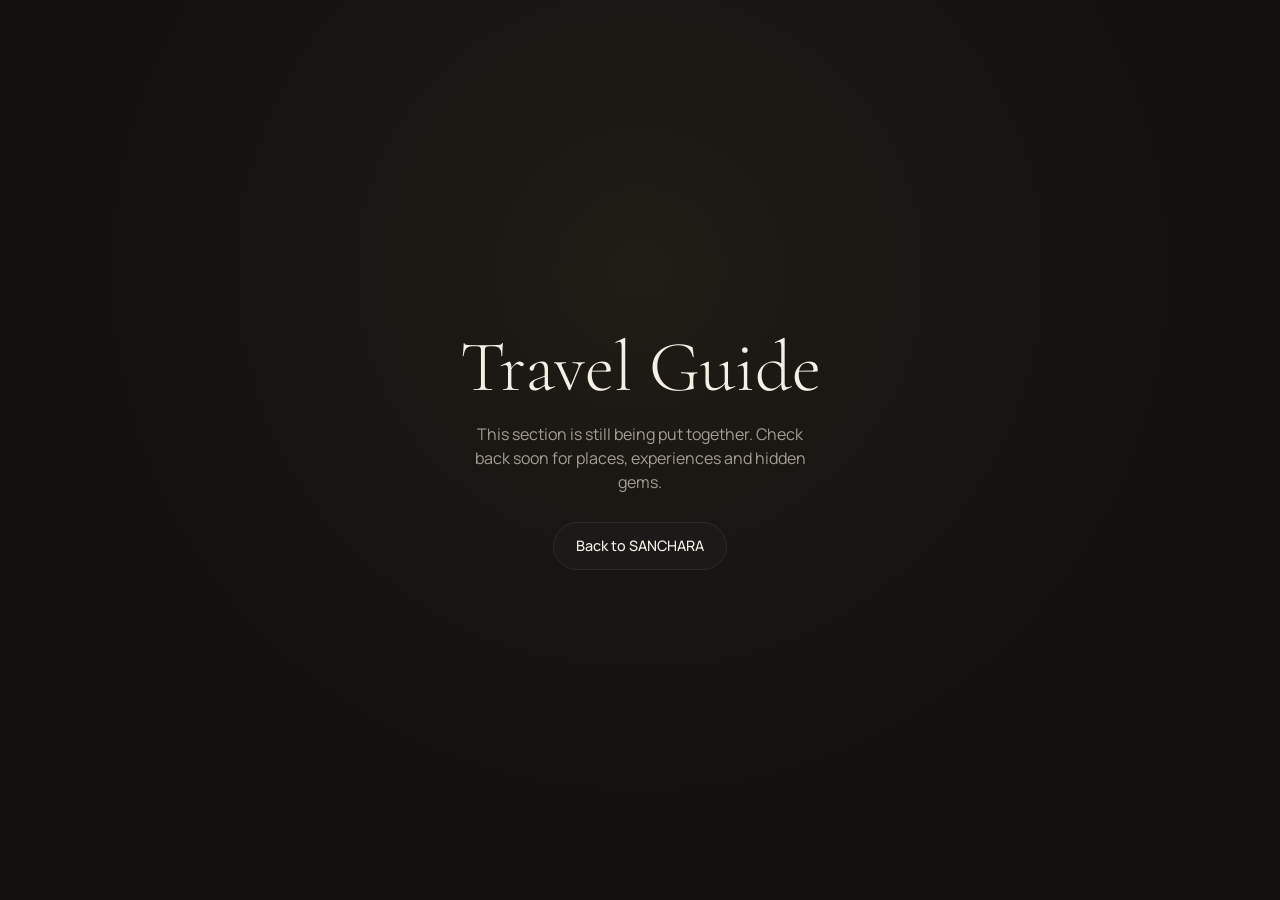
==== sanchara/travel-guide/index.html @ 3d19dece "Initial commit - Sanchara project setup" ====
<!DOCTYPE html>
<html lang="en">
<head>
  <meta charset="utf-8">
  <meta name="viewport" content="width=device-width, initial-scale=1, viewport-fit=cover">
  <meta name="theme-color" content="#F7F5EF">
  <title>Travel Guide | SANCHARA</title>

  <link rel="preconnect" href="https://fonts.googleapis.com">
  <link rel="preconnect" href="https://fonts.gstatic.com" crossorigin>
  <link rel="stylesheet" href="https://fonts.googleapis.com/css2?family=Cormorant+Garamond:wght@300;400;500&family=Manrope:wght@400;500;600&display=swap">
  <link rel="stylesheet" href="../css/landing.css">
</head>
<body>
  <!-- Temporary page. Replace with the real Travel Guide when it is ready. -->
  <main class="stage placeholder">
    <h1 class="reveal" style="--d:100">Travel Guide</h1>
    <p class="reveal" style="--d:250">This section is still being put together. Check back soon for places, experiences and hidden gems.</p>
    <a class="back-link reveal" style="--d:400" href="../">Back to SANCHARA</a>
  </main>
</body>
</html>
---- sanchara/css/landing.css ----
/* ==========================================================================
   Sanchara landing page (dark theme, fits the viewport with no scrolling)
   ========================================================================== */

:root {
  --bg: #121110;
  --card: #1B1A18;
  --text: #F4F0E6;
  --muted: #A39E91;
  --line: #2D2B27;
  --gold: #C5A45D;
  --gold-pale: #E8D9B5;

  --font-display: "Cormorant Garamond", "Iowan Old Style", "Palatino Linotype", Georgia, serif;
  --font-ui: "Manrope", system-ui, -apple-system, "Segoe UI", Roboto, sans-serif;

  --ease: cubic-bezier(.22, .8, .24, 1);
  --card-gap: clamp(12px, 2vh, 20px);
}

*,
*::before,
*::after { box-sizing: border-box; }

html {
  -webkit-text-size-adjust: 100%;
  height: 100%;
  overflow: hidden;
  color-scheme: dark;
}

body {
  margin: 0;
  height: 100%;
  overflow: hidden;
  background:
    radial-gradient(ellipse at 50% 30%, rgba(197, 164, 93, .08), transparent 60%),
    var(--bg);
  color: var(--text);
  font-family: var(--font-ui);
  line-height: 1.5;
  -webkit-font-smoothing: antialiased;
}

/* Safety net: on extremely short screens, allow scrolling rather than clipping */
@media (max-height: 400px) {
  html, body { overflow-y: auto; }
  .stage { height: auto; min-height: 100%; }
}

/* ---------- Layout ---------- */

.stage {
  position: relative;
  z-index: 1;
  height: 100vh;
  height: 100svh;
  display: flex;
  flex-direction: column;
  align-items: center;
  justify-content: center;
  gap: clamp(20px, 5vh, 64px);
  padding:
    max(clamp(16px, 3.5vh, 48px), env(safe-area-inset-top))
    max(20px, env(safe-area-inset-right))
    max(clamp(16px, 3.5vh, 48px), env(safe-area-inset-bottom))
    max(20px, env(safe-area-inset-left));
  transition: opacity .32s ease, transform .32s ease;
}

/* ---------- Identity ---------- */

.identity {
  display: flex;
  flex-direction: column;
  align-items: center;
  text-align: center;
}

.wordmark {
  margin: 0;
  font-family: var(--font-display);
  font-weight: 300;
  font-size: clamp(2.75rem, min(12vw, 13vh), 7.5rem);
  line-height: 1;
  letter-spacing: .06em;
  padding-left: .06em; /* optically recentres the trailing letter-spacing */
  color: var(--text);
}

.rule {
  position: relative;
  display: block;
  width: 72px;
  height: 1px;
  margin: clamp(12px, 2.6vh, 22px) 0 clamp(10px, 2vh, 18px);
  background: var(--gold);
}
.rule::after {
  content: "";
  position: absolute;
  left: 50%;
  top: 50%;
  width: 7px;
  height: 7px;
  border-radius: 50%;
  background: var(--bg);
  border: 1px solid var(--gold);
  transform: translate(-50%, -50%);
}

.tagline {
  margin: 0;
  font-size: clamp(.9rem, 2.2vw, 1.05rem);
  font-weight: 400;
  letter-spacing: .02em;
  color: var(--muted);
}

/* ---------- Cards ---------- */

.cards {
  width: 100%;
  max-width: 760px;
  display: grid;
  grid-template-columns: repeat(2, minmax(0, 1fr));
  gap: var(--card-gap);
}

/* Travel Guide sits centred beneath the first row */
.card--wide {
  grid-column: 1 / -1;
  justify-self: center;
  width: calc(50% - (var(--card-gap) / 2));
}

.card {
  display: grid;
  grid-template-columns: 1fr auto;
  grid-template-areas:
    "icon  arrow"
    "body  body";
  align-content: space-between;
  gap: clamp(14px, 3vh, 32px) 12px;
  min-height: clamp(112px, 21vh, 176px);
  padding: clamp(16px, 2.6vh, 22px);
  border: 1px solid var(--line);
  border-radius: 20px;
  background: var(--card);
  color: inherit;
  text-decoration: none;
  -webkit-tap-highlight-color: transparent;
  transition:
    transform .35s var(--ease),
    box-shadow .35s var(--ease),
    border-color .25s ease;
}

.card__icon {
  grid-area: icon;
  justify-self: start;
  display: grid;
  place-items: center;
  width: clamp(40px, 6vh, 52px);
  height: clamp(40px, 6vh, 52px);
  border-radius: 50%;
  background: rgba(197, 164, 93, .12);
  color: var(--gold);
  transition: background-color .3s ease;
}
.card__icon svg { width: 52%; height: 52%; transition: transform .45s var(--ease); }

.card__arrow {
  grid-area: arrow;
  display: grid;
  place-items: center;
  width: 36px;
  height: 36px;
  border: 1px solid var(--line);
  border-radius: 50%;
  color: var(--text);
  transition: background-color .3s ease, color .3s ease, border-color .3s ease;
}
.card__arrow svg { width: 16px; height: 16px; transition: transform .35s var(--ease); }

.card__body { grid-area: body; display: flex; flex-direction: column; gap: 4px; }

.card__title {
  font-family: var(--font-display);
  font-size: clamp(1.45rem, 3.4vh, 1.85rem);
  font-weight: 500;
  line-height: 1.1;
  letter-spacing: .01em;
}

.card__desc {
  font-size: .9rem;
  color: var(--muted);
}

.needle { transform-box: fill-box; transform-origin: center; transition: transform .7s var(--ease); }

.card:focus-visible {
  outline: 2px solid var(--gold);
  outline-offset: 4px;
}

@media (hover: hover) {
  .card:hover {
    transform: translateY(-4px);
    border-color: var(--gold);
    box-shadow: 0 18px 32px -18px rgba(0, 0, 0, .7);
  }
  .card:hover .card__icon { background: rgba(197, 164, 93, .22); }
  .card:hover .card__arrow { background: var(--gold); border-color: var(--gold); color: #171717; }
  .card:hover .card__arrow svg { transform: translate(2px, -2px); }

  .card--bus:hover   .card__icon svg { transform: translateY(-2px) rotate(-4deg); }
  .card--metro:hover .card__icon svg { transform: translateX(3px); }
  .card--guide:hover .needle         { transform: rotate(50deg); }
}

.card:active { transform: translateY(-1px) scale(.99); }

/* ---------- Background route lines ---------- */

.routes {
  position: fixed;
  inset: 0;
  z-index: 0;
  overflow: hidden;
  pointer-events: none;
}
.routes svg { width: 100%; height: 100%; display: block; }

.route {
  fill: none;
  stroke: rgba(197, 164, 93, .3);
  stroke-width: 1.5;
  stroke-linecap: round;
  vector-effect: non-scaling-stroke;
  stroke-dasharray: 1;
  stroke-dashoffset: 1;
  animation: draw 2.6s var(--ease) .2s forwards;
}
.route--b { animation-delay: .5s; }

.stops circle {
  fill: var(--bg);
  stroke: var(--gold);
  stroke-width: 1.5;
  vector-effect: non-scaling-stroke;
  opacity: 0;
  animation: fade-in .8s ease 2s forwards;
}

.traveler { fill: var(--gold); opacity: 0; }

@supports (offset-path: path("M0 0 L1 1")) {
  .traveler {
    offset-path: path("M -40 700 C 120 640, 140 470, 260 420 S 380 250, 300 120");
    offset-rotate: 0deg;
    animation: travel 16s linear 3.2s infinite;
  }
  .traveler--b {
    offset-path: path("M 1240 120 C 1080 170, 1060 330, 960 390 S 840 560, 920 700");
    animation-delay: 7s;
  }
}

/* ---------- Motion ---------- */

/* "backwards" so hover transforms still work after the entrance finishes */
.reveal {
  animation: rise .9s var(--ease) backwards;
  animation-delay: calc(var(--d, 0) * 1ms);
}

@keyframes rise {
  from { opacity: 0; transform: translateY(16px); }
  to   { opacity: 1; transform: none; }
}
@keyframes draw    { to { stroke-dashoffset: 0; } }
@keyframes fade-in { to { opacity: 1; } }
@keyframes travel {
  0%   { offset-distance: 0%;   opacity: 0; }
  8%   { opacity: 1; }
  92%  { opacity: 1; }
  100% { offset-distance: 100%; opacity: 0; }
}

body.is-leaving .stage {
  opacity: 0;
  transform: translateY(-8px);
}

/* ---------- Responsive ---------- */

/* Phones: one column */
@media (max-width: 640px) {
  .cards { grid-template-columns: 1fr; max-width: 420px; }
  .card--wide { width: 100%; }
  .routes { opacity: .6; }
}

/* Phones and short windows: compact horizontal cards so everything fits */
@media (max-width: 640px), (max-height: 560px) {
  .card {
    grid-template-columns: auto 1fr auto;
    grid-template-areas: "icon body arrow";
    align-items: center;
    align-content: center;
    gap: 16px;
    min-height: 0;
    padding: 14px 16px;
  }
  .card__icon { justify-self: auto; }
  .card__title { font-size: 1.4rem; }
  .card__desc { font-size: .85rem; line-height: 1.35; }
}

/* ---------- Reduced motion ---------- */

@media (prefers-reduced-motion: reduce) {
  *,
  *::before,
  *::after {
    animation: none !important;
    transition-duration: .01ms !important;
  }
  .route { stroke-dashoffset: 0; }
  .stops circle { opacity: 1; }
  .traveler { display: none; }
}

/* ---------- Placeholder page (travel-guide/index.html) ---------- */

.placeholder { text-align: center; gap: 16px; }
.placeholder h1 {
  margin: 0;
  font-family: var(--font-display);
  font-weight: 300;
  font-size: clamp(2.5rem, 8vw, 4.5rem);
  line-height: 1.05;
}
.placeholder p { margin: 0; max-width: 34ch; color: var(--muted); }

.back-link {
  margin-top: 12px;
  padding: 12px 22px;
  border: 1px solid var(--line);
  border-radius: 999px;
  background: var(--card);
  color: var(--text);
  font-size: .9rem;
  font-weight: 500;
  text-decoration: none;
  transition: border-color .25s ease, transform .3s var(--ease);
}
.back-link:hover { border-color: var(--gold); transform: translateY(-2px); }
.back-link:focus-visible { outline: 2px solid var(--gold); outline-offset: 4px; }
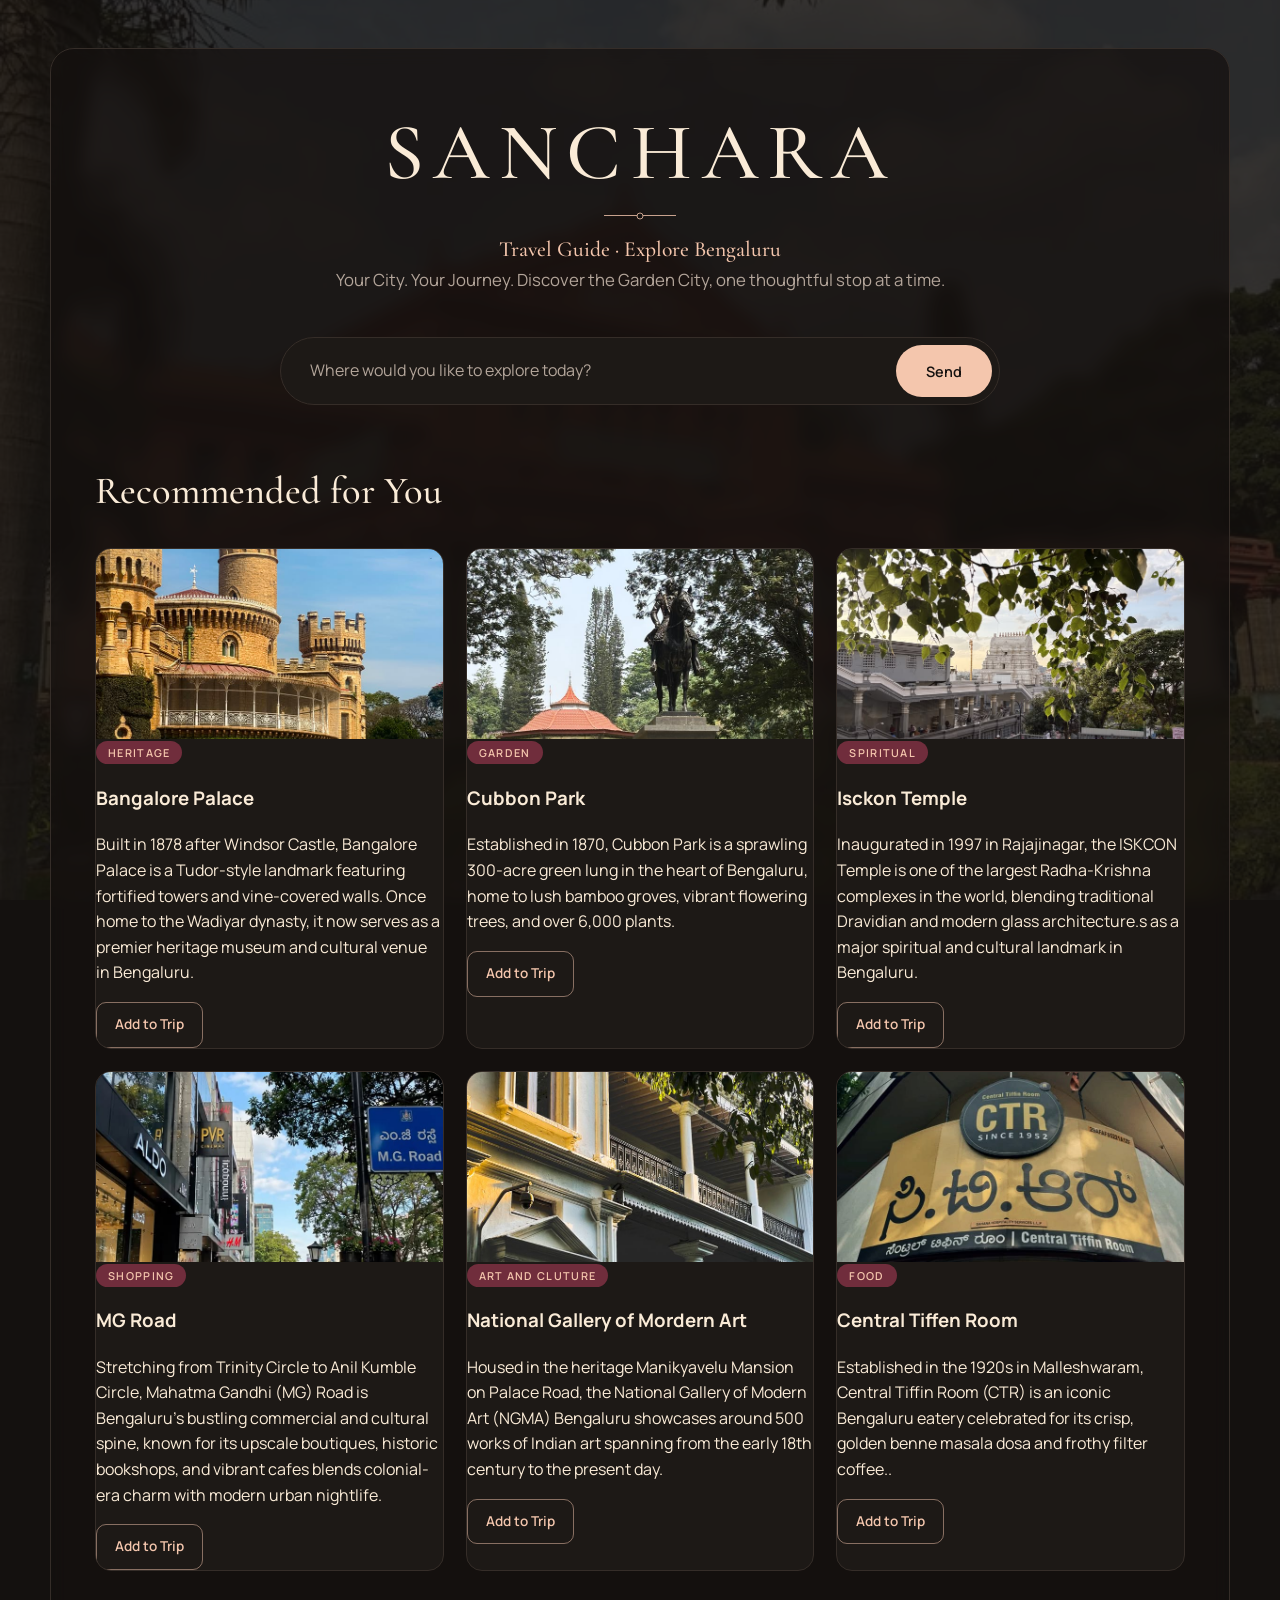
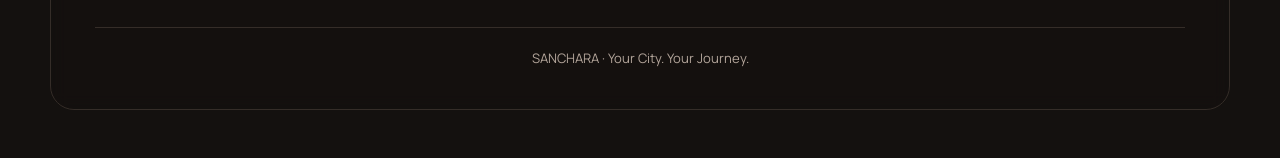
==== commit 9a675016: "Add travel guide page with destination recommendations" ====
--- a/sanchara/travel-guide/index.html
+++ b/sanchara/travel-guide/index.html
@@ -1,22 +1,137 @@
 <!DOCTYPE html>
 <html lang="en">
 <head>
-  <meta charset="utf-8">
-  <meta name="viewport" content="width=device-width, initial-scale=1, viewport-fit=cover">
-  <meta name="theme-color" content="#F7F5EF">
-  <title>Travel Guide | SANCHARA</title>
+  <meta charset="UTF-8">
+  <meta name="viewport" content="width=device-width, initial-scale=1.0">
+  <title>SANCHARA – Your City. Your Journey.</title>
+  <meta name="description" content="Explore Bengaluru with SANCHARA, your travel discovery guide.">
 
+  <!-- Fonts (Google Fonts). Remove these two lines if you prefer system fonts. -->
   <link rel="preconnect" href="https://fonts.googleapis.com">
-  <link rel="preconnect" href="https://fonts.gstatic.com" crossorigin>
-  <link rel="stylesheet" href="https://fonts.googleapis.com/css2?family=Cormorant+Garamond:wght@300;400;500&family=Manrope:wght@400;500;600&display=swap">
-  <link rel="stylesheet" href="../css/landing.css">
+  <link href="https://fonts.googleapis.com/css2?family=Cormorant+Garamond:wght@500;600&family=Manrope:wght@400;500;600&display=swap" rel="stylesheet">
+
+  <link rel="stylesheet" href="css/travel-planner.css">
 </head>
 <body>
-  <!-- Temporary page. Replace with the real Travel Guide when it is ready. -->
-  <main class="stage placeholder">
-    <h1 class="reveal" style="--d:100">Travel Guide</h1>
-    <p class="reveal" style="--d:250">This section is still being put together. Check back soon for places, experiences and hidden gems.</p>
-    <a class="back-link reveal" style="--d:400" href="../">Back to SANCHARA</a>
+  <!-- The background photo is set in travel-planner.css (see .page-background). -->
+  <div class="page-background" aria-hidden="true"></div>
+
+  <main class="page">
+    <div class="main-container">
+
+      <!-- ============ HEADER ============ -->
+<header class="site-header">
+  <h1 class="brand">SANCHARA</h1>
+  <div class="brand-divider" aria-hidden="true"><span></span></div>
+  <p class="page-title">Travel Guide · Explore Bengaluru</p>
+  <p class="tagline">Your City. Your Journey. Discover the Garden City, one thoughtful stop at a time.</p>
+</header>
+      <!-- ============ AI CHAT SECTION ============ -->
+      <section class="chat-section" aria-label="Ask SANCHARA">
+        <form class="chat-form" id="chat-form">
+          <label for="chat-input" class="visually-hidden">Ask SANCHARA</label>
+          <input
+            type="text"
+            id="chat-input"
+            class="chat-input"
+            placeholder="Where would you like to explore today?"
+            autocomplete="off">
+          <button type="submit" class="send-button">Send</button>
+        </form>
+
+        <!-- FUTURE: conversational AI messages will be rendered inside this div -->
+        <div class="chat-messages" id="chat-messages" aria-live="polite"></div>
+      </section>
+
+      <!-- ============ RECOMMENDED DESTINATIONS ============ -->
+      <section class="recommended" aria-labelledby="recommended-title">
+        <h2 id="recommended-title">Recommended for You</h2>
+
+        <div class="destination-grid">
+
+          <!-- ===== CARD 1 ===== -->
+          <article class="destination-card">
+            <img src="assets/images/Bangalore%20Palace.jpg" alt="Bangalore Palace">
+            <div class="Built in 1878 and inspired by Windsor Castle, Bangalore Palace is a majestic Tudor Revival landmark featuring fortified towers and vine-draped walls. Once the royal residence of the Wadiyar dynasty, it now stands as a prominent heritage museum and cultural venue in Bengaluru.">
+              <span class="destination-category">Heritage</span>
+              <h3>Bangalore Palace</h3>
+              <p>Built in 1878 after Windsor Castle, Bangalore Palace is a Tudor-style landmark featuring fortified towers and vine-covered walls. Once home to the Wadiyar dynasty, it now serves as a premier heritage museum and cultural venue in Bengaluru.</p>
+              <button class="add-to-trip" type="button">Add to Trip</button>
+            </div>
+          </article>
+
+          <!-- ===== CARD 2 ===== -->
+          <article class="destination-card">
+            <img src="assets/images/Cubbon%20Park.jpg" alt="Cubbon Park">
+            <div class="Established in 1870, Cubbon Park is a sprawling 300-acre green lung in the heart of Bengaluru, home to lush bamboo groves, vibrant flowering trees, and over 6,000 plants. Beyond its serene walking trails, the historic park houses iconic red-brick landmarks like the State Central Library and the High Court of Karnataka.">
+              <span class="destination-category">Garden</span>
+              <h3>Cubbon Park</h3>
+              <p>Established in 1870, Cubbon Park is a sprawling 300-acre green lung in the heart of Bengaluru, home to lush bamboo groves, vibrant flowering trees, and over 6,000 plants.</p>
+              <button class="add-to-trip" type="button">Add to Trip</button>
+            </div>
+          </article>
+
+          <!-- ===== CARD 3 ===== -->
+          <article class="destination-card">
+            <img src="assets/images/Isckon%20Banglore.jpg" alt="ISKCON Bangalore">
+            <div class="Inaugurated in 1997 in Rajajinagar, the ISKCON Temple is one of the largest Radha-Krishna complexes in the world, blending traditional Dravidian and modern glass architecture. Featuring a gold-plated sanctum and panoramic city views, it stands as a major spiritual and cultural landmark in Bengaluru.">
+              <span class="destination-category">SPIRITUAL</span>
+              <h3>Isckon Temple</h3>
+              <p>Inaugurated in 1997 in Rajajinagar, the ISKCON Temple is one of the largest Radha-Krishna complexes in the world, blending traditional Dravidian and modern glass architecture.s as a major spiritual and cultural landmark in Bengaluru.</p>
+              <button class="add-to-trip" type="button">Add to Trip</button>
+            </div>
+          </article>
+
+          <!-- ===== CARD 4 ===== -->
+          <article class="destination-card">
+            <img src="assets/images/MG%20road.jpg" alt="MG Road">
+            <div class="Stretching from Trinity Circle to Anil Kumble Circle, Mahatma Gandhi (MG) Road is Bengaluru’s bustling commercial and cultural spine, known for its upscale boutiques, historic bookshops, and vibrant cafes. Anchored by the scenic MG Road Boulevard and the Namma Metro corridor, it seamlessly blends colonial-era charm with modern urban nightlife.">
+              <span class="destination-category">Shopping</span>
+              <h3>MG Road</h3>
+              <p>Stretching from Trinity Circle to Anil Kumble Circle, Mahatma Gandhi (MG) Road is Bengaluru’s bustling commercial and cultural spine, known for its upscale boutiques, historic bookshops, and vibrant cafes blends colonial-era charm with modern urban nightlife.</p>
+              <button class="add-to-trip" type="button">Add to Trip</button>
+            </div>
+          </article>
+
+          <!-- ===== CARD 5 ===== -->
+          <article class="destination-card">
+            <img src="assets/images/Art%20Musem.jpg" alt="National Gallery of Modern Art">
+            <div class="Housed in the heritage Manikyavelu Mansion on Palace Road, the National Gallery of Modern Art (NGMA) Bengaluru showcases around 500 works of Indian art spanning from the early 18th century to the present day. Featuring masterpieces by artists like Raja Ravi Varma, Amrita Sher-Gil, and Rabindranath Tagore alongside tranquil gardens and a mirror pool, it serves as a premier cultural and artistic sanctuary in the city.">
+              <span class="destination-category">Art and Cluture</span>
+              <h3>National Gallery of Mordern Art</h3>
+              <p>Housed in the heritage Manikyavelu Mansion on Palace Road, the National Gallery of Modern Art (NGMA) Bengaluru showcases around 500 works of Indian art spanning from the early 18th century to the present day.</p>
+              <button class="add-to-trip" type="button">Add to Trip</button>
+            </div>
+          </article>
+
+          <!-- ===== CARD 6 ===== -->
+          <article class="destination-card">
+            <img src="assets/images/CTR.jpg" alt="CTR">
+            <div class="Established in the 1920s in Malleshwaram, Central Tiffin Room (CTR / Shri Sagar) is an iconic Bengaluru eatery celebrated for its crisp, golden benne masala dosa and frothy filter coffee. Retaining its nostalgic old-world charm, it remains a beloved culinary institution where locals and visitors queue daily for classic South Indian breakfast fare.">
+              <span class="destination-category">Food</span>
+              <h3>Central Tiffen Room</h3>
+              <p>Established in the 1920s in Malleshwaram, Central Tiffin Room (CTR) is an iconic Bengaluru eatery celebrated for its crisp, golden benne masala dosa and frothy filter coffee..</p>
+              <button class="add-to-trip" type="button">Add to Trip</button>
+            </div>
+          </article>
+
+        </div>
+      </section>
+
+      <!-- ============ FUTURE SECTIONS (add below, inside .main-container) ============
+           <section id="itinerary">      Day-wise itinerary        </section>
+           <section id="transit">        BMTC / Namma Metro cards  </section>
+           <section id="map">            Interactive map           </section>
+           <section id="nearby">         Attractions, restaurants, medical facilities </section>
+      ================================================================================ -->
+
+      <footer class="site-footer">
+        <p>SANCHARA · Your City. Your Journey.</p>
+      </footer>
+
+    </div>
   </main>
+
+  <script src="script.js"></script>
 </body>
-</html>
+</html>
--- a/sanchara/travel-guide/css/travel-planner.css
+++ b/sanchara/travel-guide/css/travel-planner.css
@@ -0,0 +1,308 @@
+/* =========================================================
+   SANCHARA – Travel Guide (warm black + peach theme)
+   ========================================================= */
+
+:root {
+  --black: #14110F;
+  --charcoal: #1D1916;
+  --ash: #352D28;
+  --peach: #F4C6AD;
+  --peach-dark: #E8B091;
+  --antique-white: #FAEBD7;
+  --warm-grey: #B3A59A;
+  --burgundy: #702D3C;
+
+  --radius-lg: 24px;
+  --radius-md: 16px;
+  --radius-sm: 10px;
+
+  --font-serif: "Cormorant Garamond", Georgia, serif;
+  --font-sans: "Manrope", system-ui, -apple-system, "Segoe UI", sans-serif;
+}
+
+*, *::before, *::after { box-sizing: border-box; }
+html { scroll-behavior: smooth; }
+
+body {
+  margin: 0;
+  font-family: var(--font-sans);
+  color: var(--antique-white);
+  line-height: 1.6;
+  background-color: var(--black);
+}
+
+/* ---------- Background photo ---------- */
+.page-background {
+  position: fixed;
+  inset: 0;
+  z-index: -1;
+  /* >>> BACKGROUND IMAGE PLACEHOLDER: replace PASTE_BACKGROUND_IMAGE_URL_HERE <<< */
+  background-image: url("../assets/images/Banaglore%20-%20Background%20-%20lib.jpg ");
+  background-size: cover;
+  background-position: center;
+  background-repeat: no-repeat;
+  background-color: var(--black);
+}
+
+.page-background::after {
+  content: "";
+  position: absolute;
+  inset: 0;
+  background: rgba(20, 17, 15, 0.85);
+}
+
+/* ---------- Page and main container ---------- */
+.page { min-height: 100vh; padding: 48px 20px; }
+
+.main-container {
+  max-width: 1180px;
+  margin: 0 auto;
+  padding: 64px 44px 40px;
+  background: rgba(20, 17, 15, 0.7);
+  backdrop-filter: blur(8px);
+  -webkit-backdrop-filter: blur(8px);
+  border: 1px solid var(--ash);
+  border-radius: var(--radius-lg);
+}
+
+/* ---------- Header ---------- */
+.site-header { text-align: center; margin-bottom: 44px; }
+
+.brand {
+  margin: 0;
+  font-family: var(--font-serif);
+  font-size: clamp(2.8rem, 8vw, 5rem);
+  font-weight: 500;
+  letter-spacing: 0.12em;
+  line-height: 1;
+  color: var(--antique-white);
+}
+
+/* Thin line with a small peach dot in the middle */
+.brand-divider {
+  display: flex;
+  justify-content: center;
+  margin: 22px 0 16px;
+}
+
+.brand-divider span {
+  position: relative;
+  width: 72px;
+  height: 1px;
+  background: var(--peach);
+  opacity: 0.8;
+}
+
+.brand-divider span::after {
+  content: "";
+  position: absolute;
+  top: 50%;
+  left: 50%;
+  width: 7px;
+  height: 7px;
+  background: var(--black);
+  border: 1px solid var(--peach);
+  border-radius: 50%;
+  transform: translate(-50%, -50%);
+}
+
+.tagline {
+  margin: 0 0 6px;
+  font-size: 1.05rem;
+  color: var(--warm-grey);
+}
+
+.page-title {
+  margin: 0;
+  font-family: var(--font-serif);
+  font-size: 1.35rem;
+  font-weight: 500;
+  color: var(--peach);
+}
+
+/* ---------- Chat section ---------- */
+.chat-section { max-width: 720px; margin: 0 auto 56px; }
+
+.chat-form {
+  display: flex;
+  gap: 10px;
+  padding: 7px;
+  background: var(--charcoal);
+  border: 1px solid var(--ash);
+  border-radius: 999px;
+  transition: border-color 0.2s ease, box-shadow 0.2s ease;
+}
+
+.chat-form:focus-within {
+  border-color: var(--peach);
+  box-shadow: 0 0 0 3px rgba(244, 198, 173, 0.15);
+}
+
+.chat-input {
+  flex: 1;
+  min-width: 0;
+  padding: 13px 22px;
+  font: inherit;
+  color: var(--antique-white);
+  background: transparent;
+  border: none;
+}
+
+.chat-input::placeholder { color: var(--warm-grey); }
+.chat-input:focus { outline: none; }
+
+.send-button {
+  padding: 12px 30px;
+  font: inherit;
+  font-size: 0.9rem;
+  font-weight: 600;
+  color: var(--black);
+  background: var(--peach);
+  border: none;
+  border-radius: 999px;
+  cursor: pointer;
+  transition: background 0.2s ease;
+}
+
+.send-button:hover { background: var(--peach-dark); }
+
+.chat-messages { margin-top: 16px; }
+
+/* ---------- Recommended destinations ---------- */
+.recommended h2 {
+  margin: 0 0 26px;
+  font-family: var(--font-serif);
+  font-size: clamp(1.8rem, 3.5vw, 2.4rem);
+  font-weight: 500;
+  color: var(--antique-white);
+}
+
+.destination-grid {
+  display: grid;
+  grid-template-columns: repeat(auto-fill, minmax(280px, 1fr));
+  gap: 22px;
+}
+
+.destination-card {
+  display: flex;
+  flex-direction: column;
+  overflow: hidden;
+  background: var(--charcoal);
+  border: 1px solid var(--ash);
+  border-radius: var(--radius-md);
+  transition: transform 0.25s ease, border-color 0.25s ease;
+}
+
+.destination-card:hover {
+  transform: translateY(-3px);
+  border-color: rgba(244, 198, 173, 0.55);
+}
+
+.destination-card img {
+  display: block;
+  width: 100%;
+  height: 190px;
+  object-fit: cover;
+  background-color: var(--ash);
+}
+
+.destination-info {
+  display: flex;
+  flex-direction: column;
+  flex: 1;
+  padding: 18px 20px 20px;
+}
+
+.destination-category {
+  align-self: flex-start;
+  margin-bottom: 12px;
+  padding: 4px 12px;
+  font-size: 0.68rem;
+  font-weight: 600;
+  letter-spacing: 0.12em;
+  text-transform: uppercase;
+  color: var(--peach);
+  background: var(--burgundy);
+  border-radius: 999px;
+}
+
+.destination-info h3 {
+  margin: 0 0 8px;
+  font-family: var(--font-serif);
+  font-size: 1.5rem;
+  font-weight: 600;
+  line-height: 1.15;
+  color: var(--antique-white);
+}
+
+/* 3-line clamp keeps every card the same height */
+.destination-info p {
+  margin: 0 0 20px;
+  font-size: 0.9rem;
+  line-height: 1.55;
+  color: var(--warm-grey);
+  min-height: calc(1.55em * 3);
+  display: -webkit-box;
+  -webkit-line-clamp: 3;
+  line-clamp: 3;
+  -webkit-box-orient: vertical;
+  overflow: hidden;
+}
+
+.add-to-trip {
+  margin-top: auto;
+  padding: 11px 18px;
+  font: inherit;
+  font-size: 0.85rem;
+  font-weight: 600;
+  color: var(--peach);
+  background: transparent;
+  border: 1px solid rgba(244, 198, 173, 0.5);
+  border-radius: var(--radius-sm);
+  cursor: pointer;
+  transition: background 0.2s ease, color 0.2s ease, border-color 0.2s ease;
+}
+
+.add-to-trip:hover,
+.add-to-trip.is-added {
+  color: var(--black);
+  background: var(--peach);
+  border-color: var(--peach);
+}
+
+/* ---------- Footer ---------- */
+.site-footer {
+  margin-top: 56px;
+  padding-top: 20px;
+  text-align: center;
+  font-size: 0.82rem;
+  color: var(--warm-grey);
+  border-top: 1px solid var(--ash);
+}
+
+.site-footer p { margin: 0; }
+
+/* ---------- Utilities ---------- */
+.visually-hidden {
+  position: absolute;
+  width: 1px;
+  height: 1px;
+  margin: -1px;
+  padding: 0;
+  overflow: hidden;
+  clip: rect(0, 0, 0, 0);
+  white-space: nowrap;
+  border: 0;
+}
+
+/* ---------- Responsive ---------- */
+@media (max-width: 768px) {
+  .page { padding: 16px 12px; }
+  .main-container { padding: 44px 20px 28px; border-radius: var(--radius-md); }
+}
+
+@media (max-width: 480px) {
+  .chat-form { flex-direction: column; border-radius: var(--radius-md); }
+  .send-button { width: 100%; border-radius: var(--radius-sm); }
+  .destination-grid { grid-template-columns: 1fr; }
+}
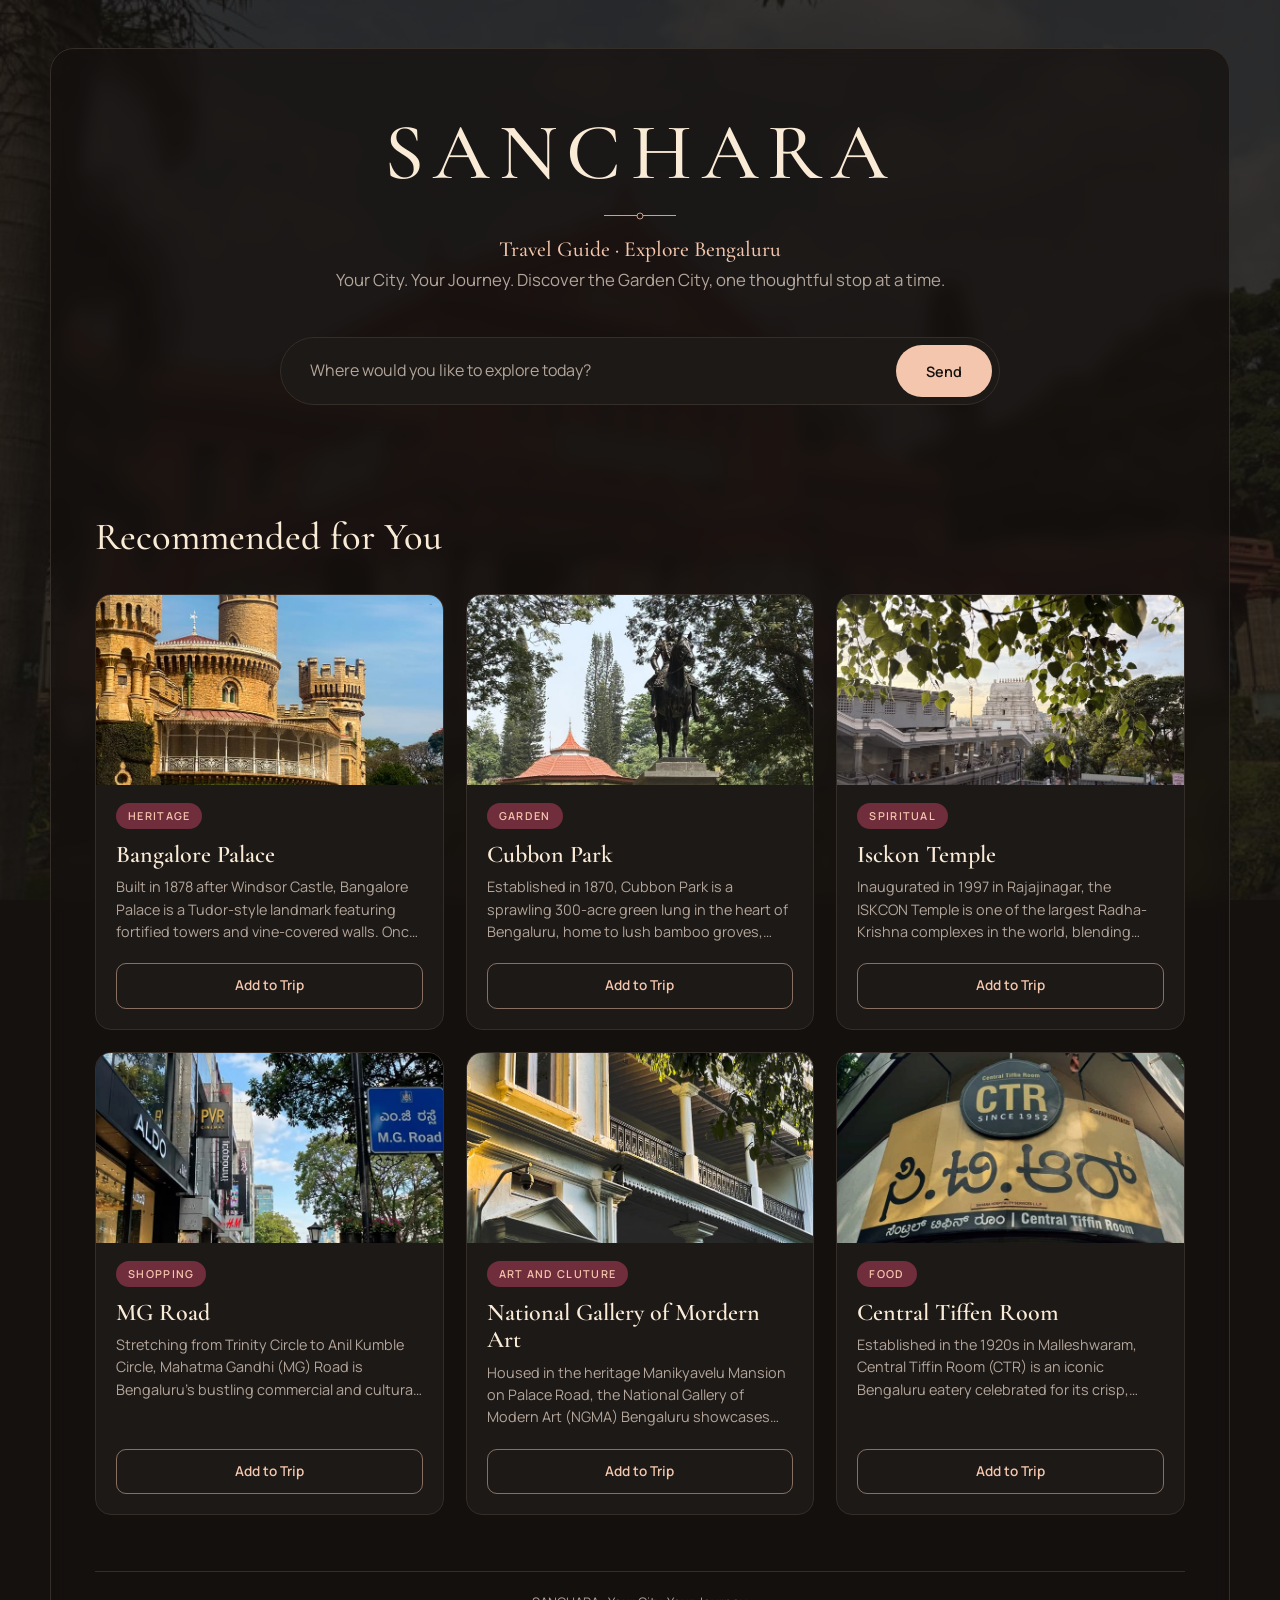
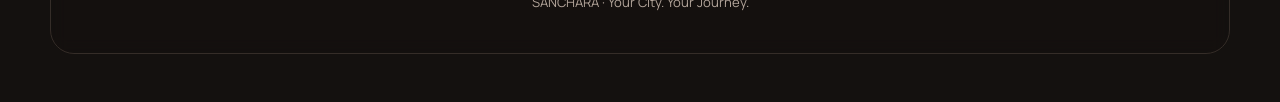
==== commit 0ebf6ad6: "AI conversation memory and add-to-trip buttons working" ====
--- a/sanchara/travel-guide/index.html
+++ b/sanchara/travel-guide/index.html
@@ -52,7 +52,7 @@
           <!-- ===== CARD 1 ===== -->
           <article class="destination-card">
             <img src="assets/images/Bangalore%20Palace.jpg" alt="Bangalore Palace">
-            <div class="Built in 1878 and inspired by Windsor Castle, Bangalore Palace is a majestic Tudor Revival landmark featuring fortified towers and vine-draped walls. Once the royal residence of the Wadiyar dynasty, it now stands as a prominent heritage museum and cultural venue in Bengaluru.">
+            <div class="destination-info">
               <span class="destination-category">Heritage</span>
               <h3>Bangalore Palace</h3>
               <p>Built in 1878 after Windsor Castle, Bangalore Palace is a Tudor-style landmark featuring fortified towers and vine-covered walls. Once home to the Wadiyar dynasty, it now serves as a premier heritage museum and cultural venue in Bengaluru.</p>
@@ -63,7 +63,7 @@
           <!-- ===== CARD 2 ===== -->
           <article class="destination-card">
             <img src="assets/images/Cubbon%20Park.jpg" alt="Cubbon Park">
-            <div class="Established in 1870, Cubbon Park is a sprawling 300-acre green lung in the heart of Bengaluru, home to lush bamboo groves, vibrant flowering trees, and over 6,000 plants. Beyond its serene walking trails, the historic park houses iconic red-brick landmarks like the State Central Library and the High Court of Karnataka.">
+            <div class= "destination-info">
               <span class="destination-category">Garden</span>
               <h3>Cubbon Park</h3>
               <p>Established in 1870, Cubbon Park is a sprawling 300-acre green lung in the heart of Bengaluru, home to lush bamboo groves, vibrant flowering trees, and over 6,000 plants.</p>
@@ -74,7 +74,7 @@
           <!-- ===== CARD 3 ===== -->
           <article class="destination-card">
             <img src="assets/images/Isckon%20Banglore.jpg" alt="ISKCON Bangalore">
-            <div class="Inaugurated in 1997 in Rajajinagar, the ISKCON Temple is one of the largest Radha-Krishna complexes in the world, blending traditional Dravidian and modern glass architecture. Featuring a gold-plated sanctum and panoramic city views, it stands as a major spiritual and cultural landmark in Bengaluru.">
+            <div class="destination-info">
               <span class="destination-category">SPIRITUAL</span>
               <h3>Isckon Temple</h3>
               <p>Inaugurated in 1997 in Rajajinagar, the ISKCON Temple is one of the largest Radha-Krishna complexes in the world, blending traditional Dravidian and modern glass architecture.s as a major spiritual and cultural landmark in Bengaluru.</p>
@@ -85,7 +85,7 @@
           <!-- ===== CARD 4 ===== -->
           <article class="destination-card">
             <img src="assets/images/MG%20road.jpg" alt="MG Road">
-            <div class="Stretching from Trinity Circle to Anil Kumble Circle, Mahatma Gandhi (MG) Road is Bengaluru’s bustling commercial and cultural spine, known for its upscale boutiques, historic bookshops, and vibrant cafes. Anchored by the scenic MG Road Boulevard and the Namma Metro corridor, it seamlessly blends colonial-era charm with modern urban nightlife.">
+            <div class="destination-info">
               <span class="destination-category">Shopping</span>
               <h3>MG Road</h3>
               <p>Stretching from Trinity Circle to Anil Kumble Circle, Mahatma Gandhi (MG) Road is Bengaluru’s bustling commercial and cultural spine, known for its upscale boutiques, historic bookshops, and vibrant cafes blends colonial-era charm with modern urban nightlife.</p>
@@ -96,7 +96,7 @@
           <!-- ===== CARD 5 ===== -->
           <article class="destination-card">
             <img src="assets/images/Art%20Musem.jpg" alt="National Gallery of Modern Art">
-            <div class="Housed in the heritage Manikyavelu Mansion on Palace Road, the National Gallery of Modern Art (NGMA) Bengaluru showcases around 500 works of Indian art spanning from the early 18th century to the present day. Featuring masterpieces by artists like Raja Ravi Varma, Amrita Sher-Gil, and Rabindranath Tagore alongside tranquil gardens and a mirror pool, it serves as a premier cultural and artistic sanctuary in the city.">
+            <div class="destination-info">
               <span class="destination-category">Art and Cluture</span>
               <h3>National Gallery of Mordern Art</h3>
               <p>Housed in the heritage Manikyavelu Mansion on Palace Road, the National Gallery of Modern Art (NGMA) Bengaluru showcases around 500 works of Indian art spanning from the early 18th century to the present day.</p>
@@ -107,7 +107,7 @@
           <!-- ===== CARD 6 ===== -->
           <article class="destination-card">
             <img src="assets/images/CTR.jpg" alt="CTR">
-            <div class="Established in the 1920s in Malleshwaram, Central Tiffin Room (CTR / Shri Sagar) is an iconic Bengaluru eatery celebrated for its crisp, golden benne masala dosa and frothy filter coffee. Retaining its nostalgic old-world charm, it remains a beloved culinary institution where locals and visitors queue daily for classic South Indian breakfast fare.">
+            <div class="destination-info">
               <span class="destination-category">Food</span>
               <h3>Central Tiffen Room</h3>
               <p>Established in the 1920s in Malleshwaram, Central Tiffin Room (CTR) is an iconic Bengaluru eatery celebrated for its crisp, golden benne masala dosa and frothy filter coffee..</p>
--- a/sanchara/travel-guide/css/travel-planner.css
+++ b/sanchara/travel-guide/css/travel-planner.css
@@ -305,4 +305,39 @@
   .chat-form { flex-direction: column; border-radius: var(--radius-md); }
   .send-button { width: 100%; border-radius: var(--radius-sm); }
   .destination-grid { grid-template-columns: 1fr; }
-}+}
+
+
+/* ================= CHAT MESSAGES ================= */
+
+.chat-messages {
+    display: flex;
+    flex-direction: column;
+    gap: 12px;
+    max-height: 300px;
+    overflow-y: auto;
+    padding: 15px;
+}
+
+.chat-message {
+    max-width: 75%;
+    padding: 12px 16px;
+    border-radius: 16px;
+    font-size: 14px;
+    line-height: 1.6;
+    overflow-wrap: break-word;
+}
+
+.user-message {
+    align-self: flex-end;
+    background-color: #e9b8a5;
+    color: #49352e;
+    border-bottom-right-radius: 4px;
+}
+
+.bot-message {
+    align-self: flex-start;
+    background-color: #fffaf0;
+    color: #49352e;
+    border-bottom-left-radius: 4px;
+}
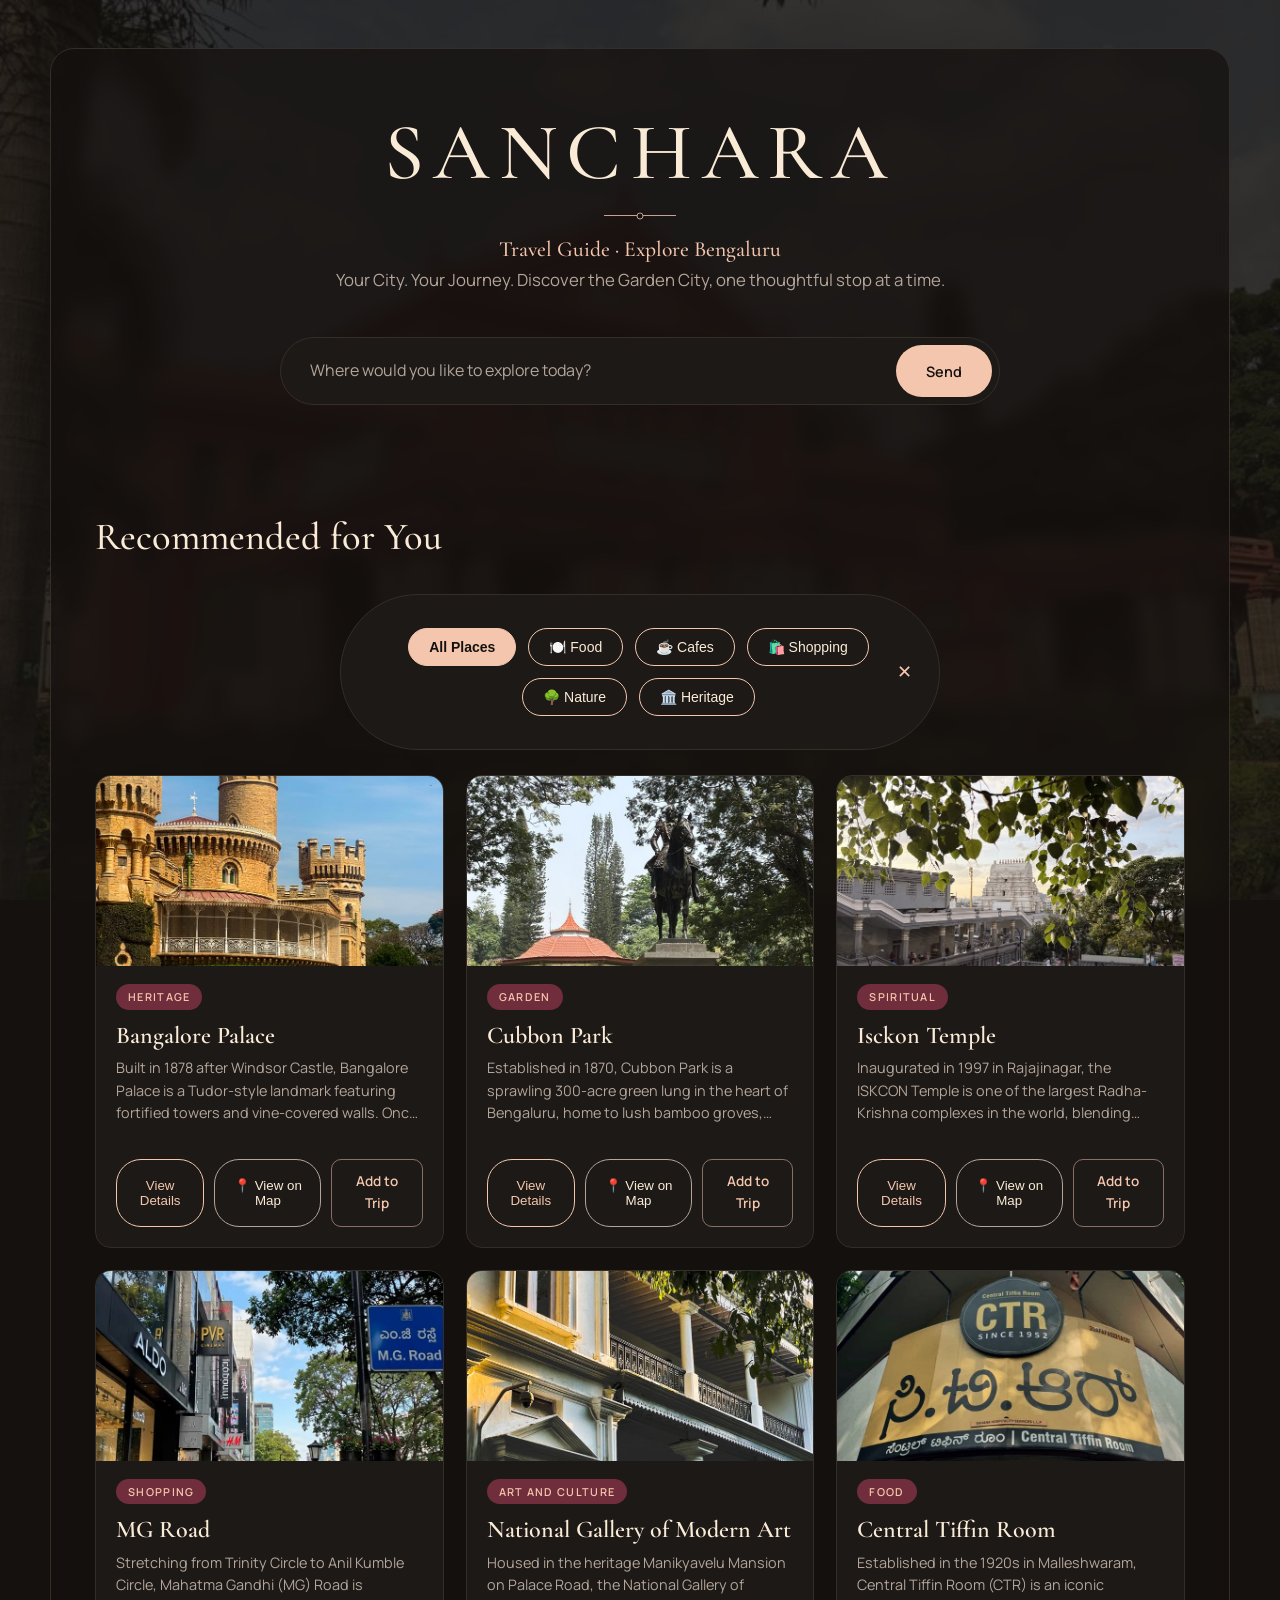
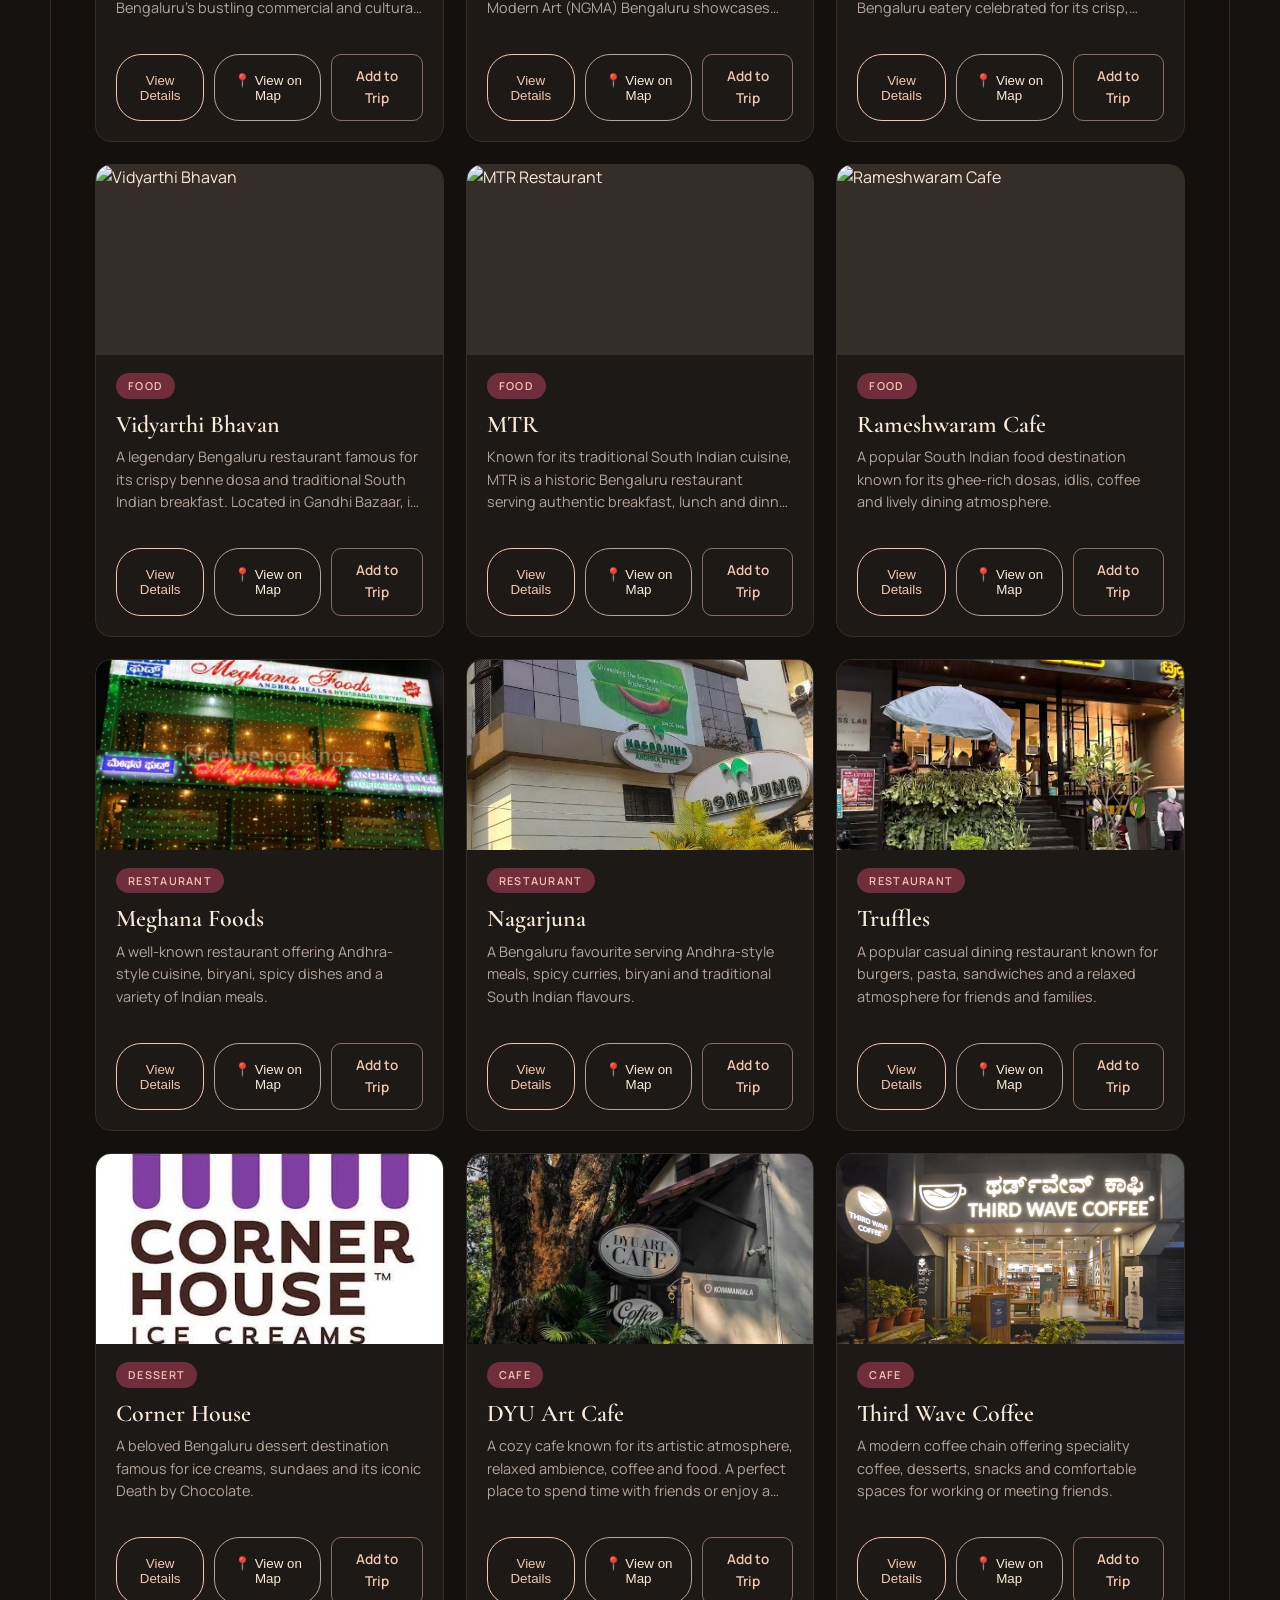
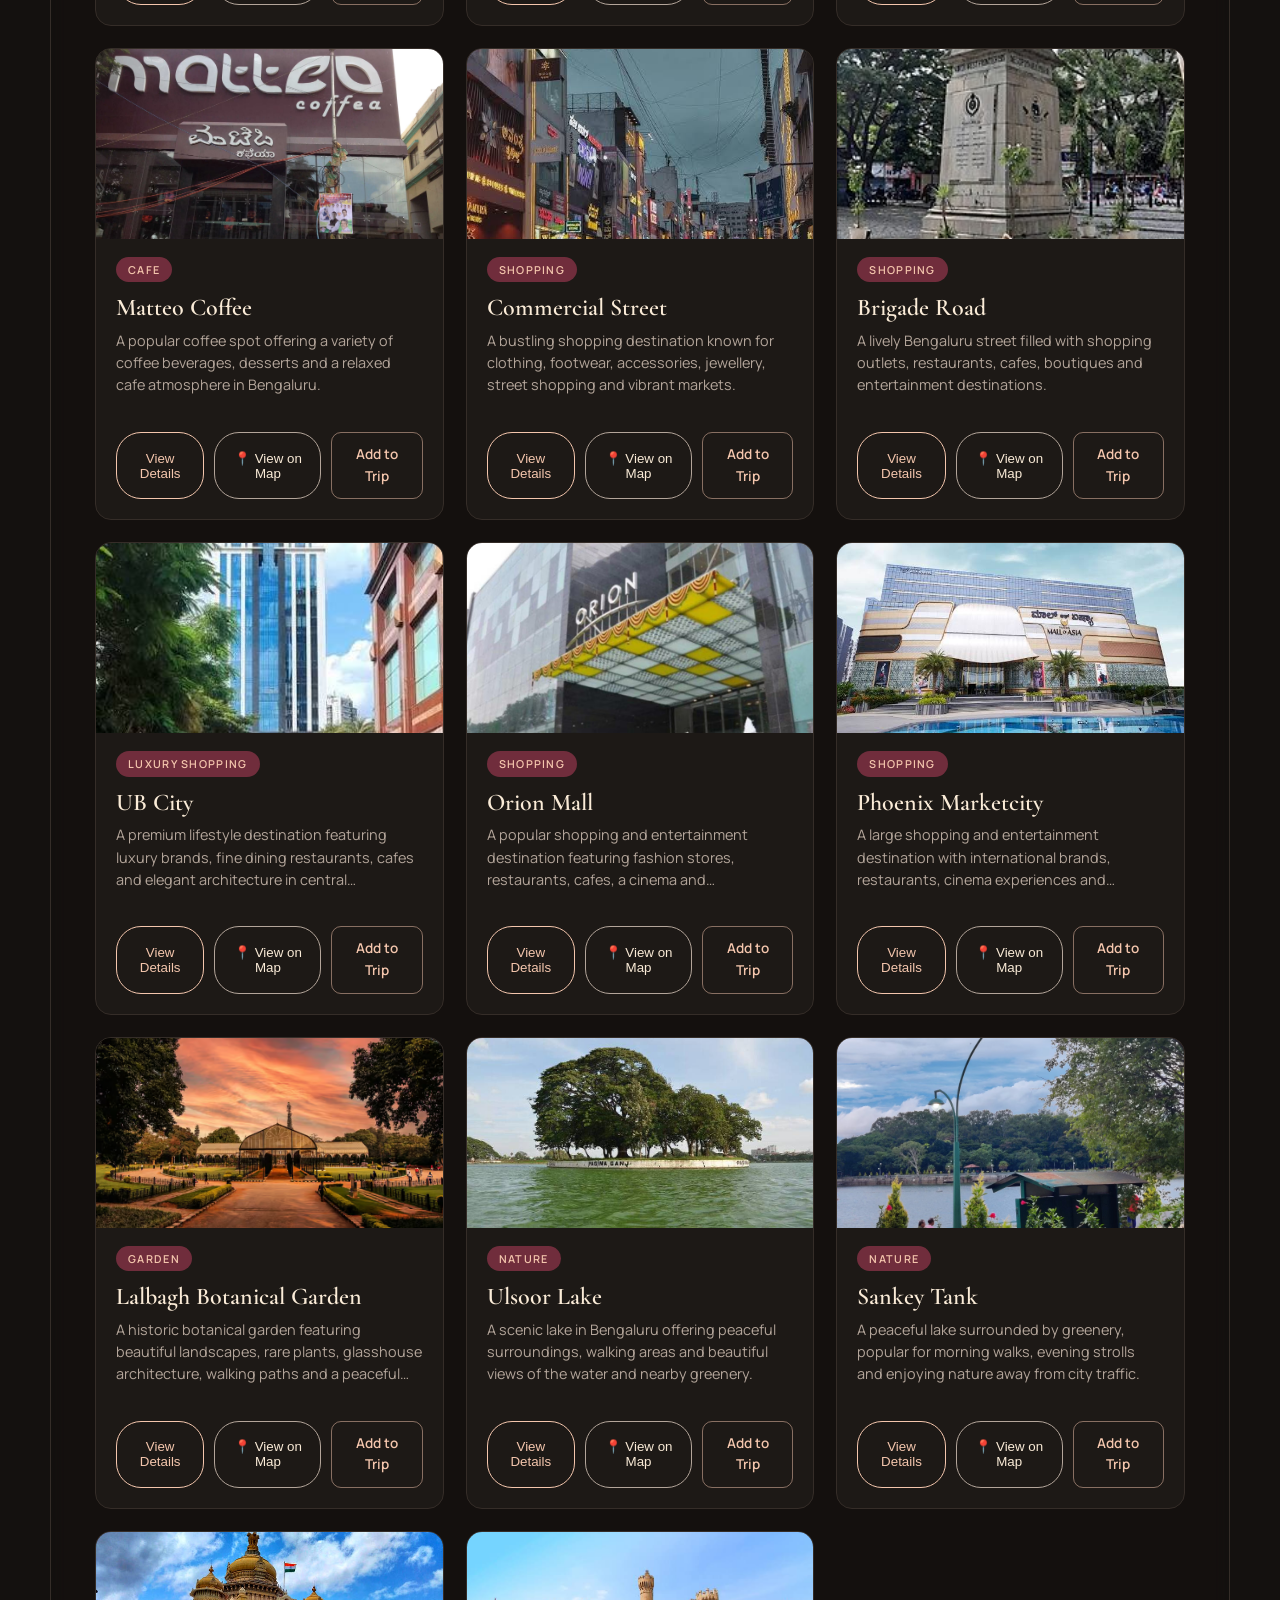
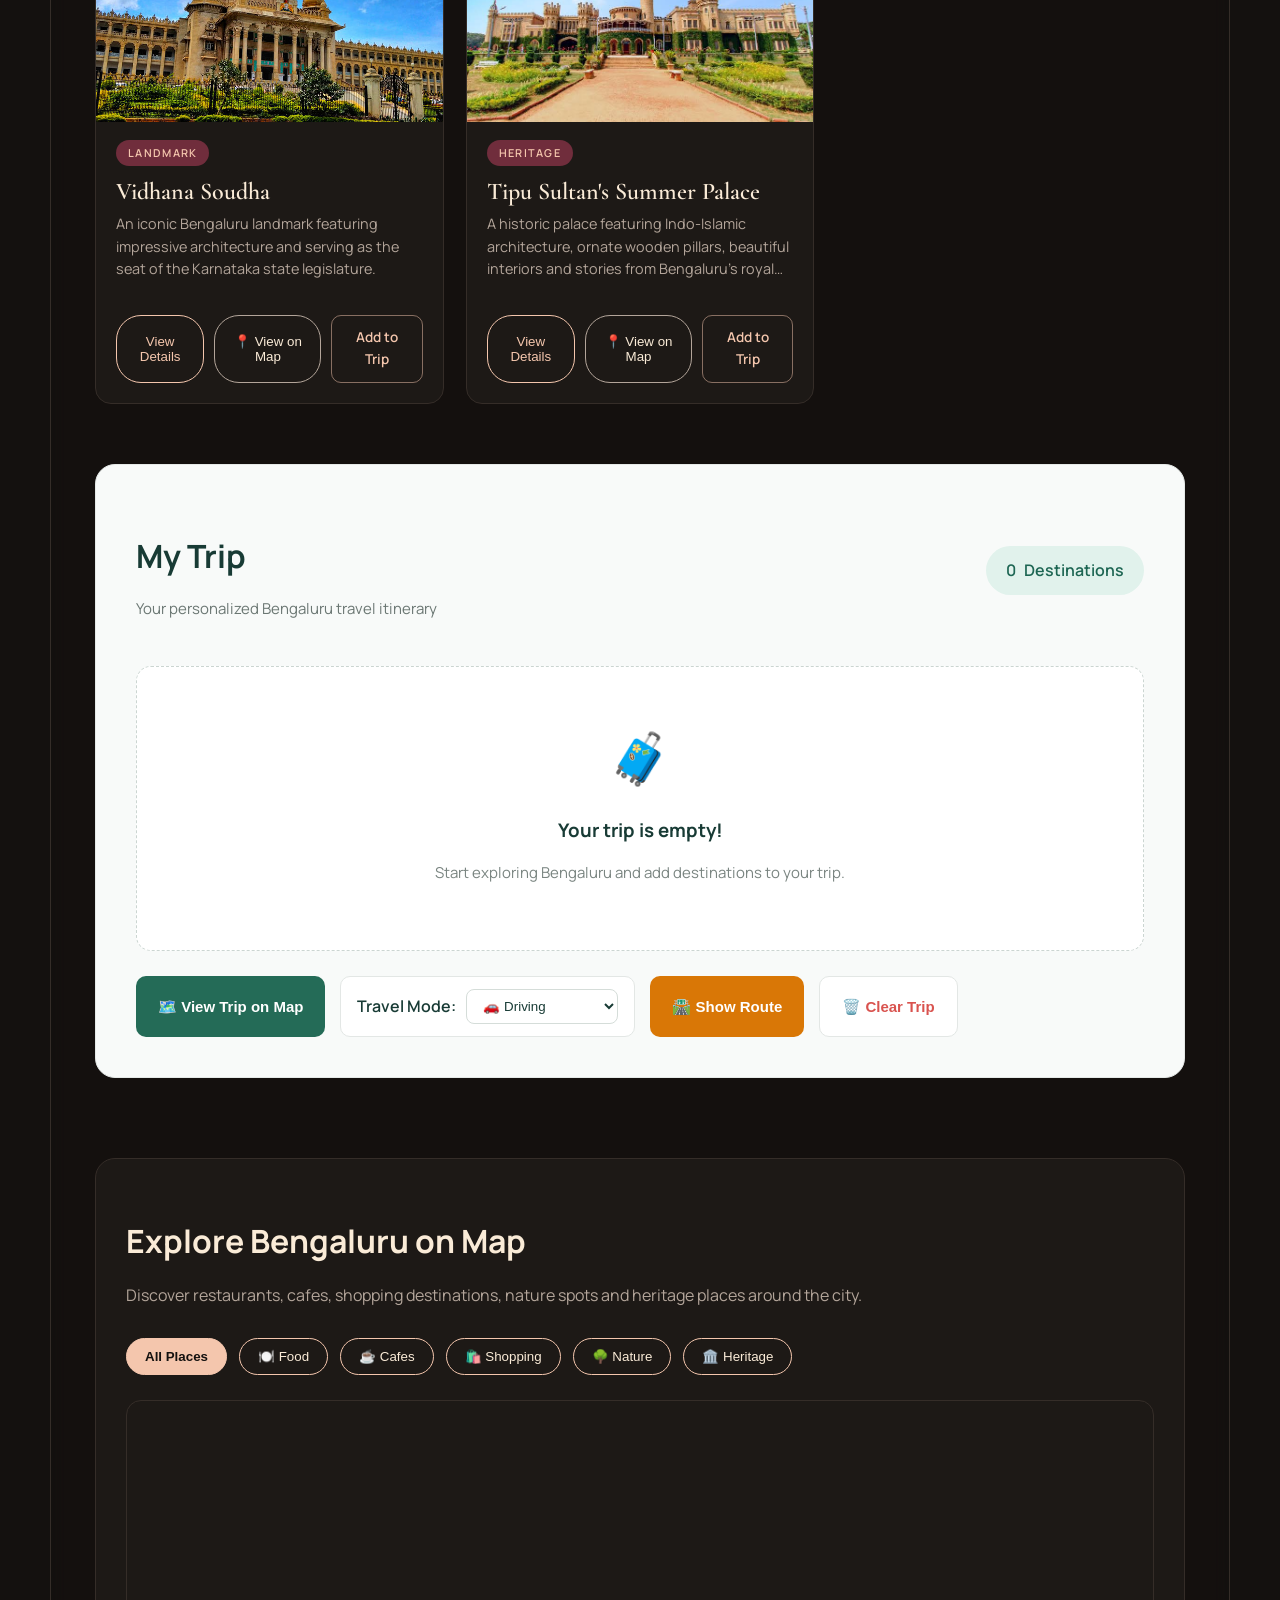
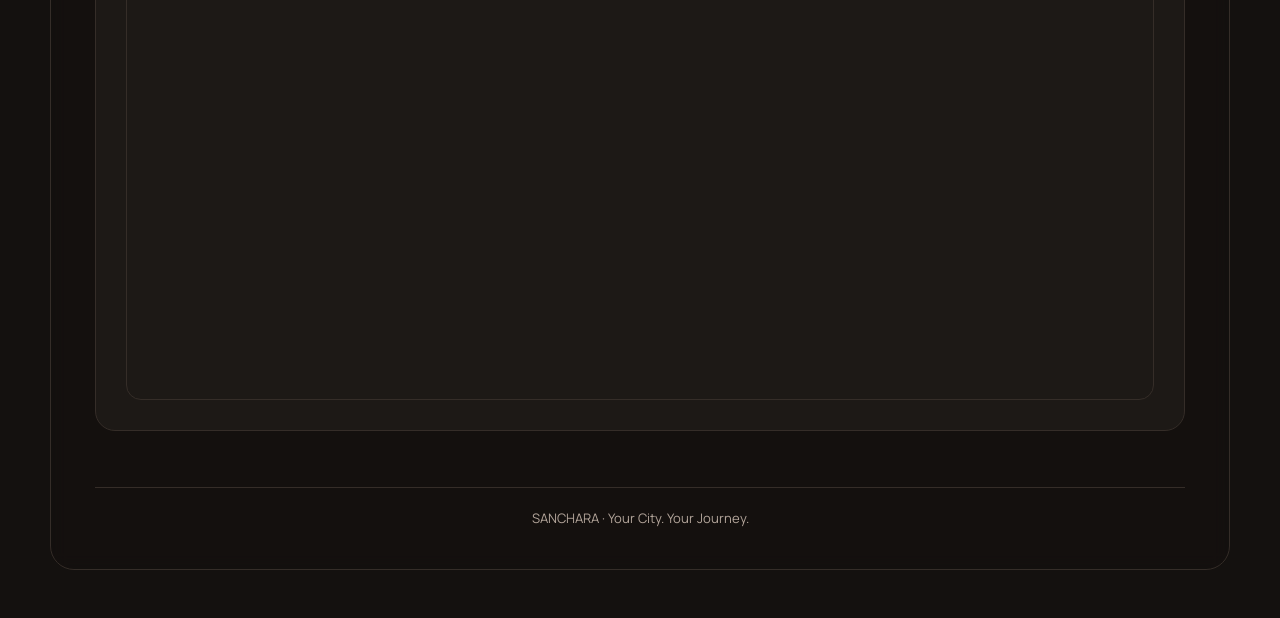
==== commit 190d4ebc: "Complete Travel Guide and Trip Planner" ====
--- a/sanchara/travel-guide/index.html
+++ b/sanchara/travel-guide/index.html
@@ -1,137 +1,1074 @@
-<!DOCTYPE html>
+<!doctype html>
 <html lang="en">
-<head>
-  <meta charset="UTF-8">
-  <meta name="viewport" content="width=device-width, initial-scale=1.0">
-  <title>SANCHARA – Your City. Your Journey.</title>
-  <meta name="description" content="Explore Bengaluru with SANCHARA, your travel discovery guide.">
-
-  <!-- Fonts (Google Fonts). Remove these two lines if you prefer system fonts. -->
-  <link rel="preconnect" href="https://fonts.googleapis.com">
-  <link href="https://fonts.googleapis.com/css2?family=Cormorant+Garamond:wght@500;600&family=Manrope:wght@400;500;600&display=swap" rel="stylesheet">
-
-  <link rel="stylesheet" href="css/travel-planner.css">
-</head>
-<body>
-  <!-- The background photo is set in travel-planner.css (see .page-background). -->
-  <div class="page-background" aria-hidden="true"></div>
-
-  <main class="page">
-    <div class="main-container">
-
-      <!-- ============ HEADER ============ -->
-<header class="site-header">
-  <h1 class="brand">SANCHARA</h1>
-  <div class="brand-divider" aria-hidden="true"><span></span></div>
-  <p class="page-title">Travel Guide · Explore Bengaluru</p>
-  <p class="tagline">Your City. Your Journey. Discover the Garden City, one thoughtful stop at a time.</p>
-</header>
-      <!-- ============ AI CHAT SECTION ============ -->
-      <section class="chat-section" aria-label="Ask SANCHARA">
-        <form class="chat-form" id="chat-form">
-          <label for="chat-input" class="visually-hidden">Ask SANCHARA</label>
-          <input
-            type="text"
-            id="chat-input"
-            class="chat-input"
-            placeholder="Where would you like to explore today?"
-            autocomplete="off">
-          <button type="submit" class="send-button">Send</button>
-        </form>
-
-        <!-- FUTURE: conversational AI messages will be rendered inside this div -->
-        <div class="chat-messages" id="chat-messages" aria-live="polite"></div>
-      </section>
-
-      <!-- ============ RECOMMENDED DESTINATIONS ============ -->
-      <section class="recommended" aria-labelledby="recommended-title">
-        <h2 id="recommended-title">Recommended for You</h2>
-
-        <div class="destination-grid">
-
-          <!-- ===== CARD 1 ===== -->
-          <article class="destination-card">
-            <img src="assets/images/Bangalore%20Palace.jpg" alt="Bangalore Palace">
-            <div class="destination-info">
-              <span class="destination-category">Heritage</span>
-              <h3>Bangalore Palace</h3>
-              <p>Built in 1878 after Windsor Castle, Bangalore Palace is a Tudor-style landmark featuring fortified towers and vine-covered walls. Once home to the Wadiyar dynasty, it now serves as a premier heritage museum and cultural venue in Bengaluru.</p>
-              <button class="add-to-trip" type="button">Add to Trip</button>
+  <head>
+    <meta charset="UTF-8" />
+    <meta name="viewport" content="width=device-width, initial-scale=1.0" />
+
+    <title>SANCHARA – Your City. Your Journey.</title>
+
+    <meta
+      name="description"
+      content="Explore Bengaluru with SANCHARA, your travel discovery guide."
+    />
+
+    <link rel="preconnect" href="https://fonts.googleapis.com" />
+
+    <link
+      href="https://fonts.googleapis.com/css2?family=Cormorant+Garamond:wght@500;600&family=Manrope:wght@400;500;600&display=swap"
+      rel="stylesheet"
+    />
+
+    <link rel="stylesheet" href="css/travel-planner.css" />
+
+    <!-- Leaflet Map CSS -->
+    <link
+      rel="stylesheet"
+      href="https://unpkg.com/leaflet@1.9.4/dist/leaflet.css"
+    />
+
+    <link
+      rel="stylesheet"
+      href="https://unpkg.com/leaflet-routing-machine@3.2.12/dist/leaflet-routing-machine.css"
+    />
+  </head>
+
+  <body>
+    <!-- DESTINATION DETAILS MODAL -->
+    <div id="destination-modal" class="destination-modal">
+      <div class="destination-modal-content">
+        <button id="close-modal" class="close-modal" type="button">
+          &times;
+        </button>
+
+        <img id="modal-image" src="" alt="Destination" class="modal-image" />
+
+        <div class="modal-info">
+          <span id="modal-category" class="destination-category"></span>
+
+          <h2 id="modal-title"></h2>
+
+          <p id="modal-description"></p>
+
+          <div class="modal-details">
+            <div class="detail-item">
+              <span class="detail-icon">📍</span>
+
+              <div>
+                <h4>Location</h4>
+                <p id="modal-location"></p>
+              </div>
             </div>
-          </article>
-
-          <!-- ===== CARD 2 ===== -->
-          <article class="destination-card">
-            <img src="assets/images/Cubbon%20Park.jpg" alt="Cubbon Park">
-            <div class= "destination-info">
-              <span class="destination-category">Garden</span>
-              <h3>Cubbon Park</h3>
-              <p>Established in 1870, Cubbon Park is a sprawling 300-acre green lung in the heart of Bengaluru, home to lush bamboo groves, vibrant flowering trees, and over 6,000 plants.</p>
-              <button class="add-to-trip" type="button">Add to Trip</button>
+
+            <div class="detail-item">
+              <span class="detail-icon">⏰</span>
+
+              <div>
+                <h4>Opening Hours</h4>
+                <p id="modal-hours"></p>
+              </div>
             </div>
-          </article>
-
-          <!-- ===== CARD 3 ===== -->
-          <article class="destination-card">
-            <img src="assets/images/Isckon%20Banglore.jpg" alt="ISKCON Bangalore">
-            <div class="destination-info">
-              <span class="destination-category">SPIRITUAL</span>
-              <h3>Isckon Temple</h3>
-              <p>Inaugurated in 1997 in Rajajinagar, the ISKCON Temple is one of the largest Radha-Krishna complexes in the world, blending traditional Dravidian and modern glass architecture.s as a major spiritual and cultural landmark in Bengaluru.</p>
-              <button class="add-to-trip" type="button">Add to Trip</button>
+
+            <div class="detail-item">
+              <span class="detail-icon">🌟</span>
+
+              <div>
+                <h4>Best Time to Visit</h4>
+                <p id="modal-best-time"></p>
+              </div>
             </div>
-          </article>
-
-          <!-- ===== CARD 4 ===== -->
-          <article class="destination-card">
-            <img src="assets/images/MG%20road.jpg" alt="MG Road">
-            <div class="destination-info">
-              <span class="destination-category">Shopping</span>
-              <h3>MG Road</h3>
-              <p>Stretching from Trinity Circle to Anil Kumble Circle, Mahatma Gandhi (MG) Road is Bengaluru’s bustling commercial and cultural spine, known for its upscale boutiques, historic bookshops, and vibrant cafes blends colonial-era charm with modern urban nightlife.</p>
-              <button class="add-to-trip" type="button">Add to Trip</button>
+          </div>
+
+          <div class="modal-buttons">
+            <a
+              id="directions-button"
+              href="#"
+              target="_blank"
+              class="directions-button"
+            >
+              🗺️ Get Directions
+            </a>
+          </div>
+        </div>
+      </div>
+    </div>
+
+    <!-- BACKGROUND -->
+    <div class="page-background" aria-hidden="true"></div>
+
+    <!-- MAIN WEBSITE -->
+    <main class="page">
+      <div class="main-container">
+        <!-- HEADER -->
+        <header class="site-header">
+          <h1 class="brand">SANCHARA</h1>
+
+          <div class="brand-divider" aria-hidden="true">
+            <span></span>
+          </div>
+
+          <p class="page-title">Travel Guide · Explore Bengaluru</p>
+
+          <p class="tagline">
+            Your City. Your Journey. Discover the Garden City, one thoughtful
+            stop at a time.
+          </p>
+        </header>
+
+        <!-- AI CHAT SECTION -->
+        <section class="chat-section" aria-label="Ask SANCHARA">
+          <form class="chat-form" id="chat-form">
+            <label for="chat-input" class="visually-hidden">
+              Ask SANCHARA
+            </label>
+
+            <input
+              type="text"
+              id="chat-input"
+              class="chat-input"
+              placeholder="Where would you like to explore today?"
+              autocomplete="off"
+            />
+
+            <button type="submit" class="send-button">Send</button>
+          </form>
+
+          <div
+            class="chat-messages"
+            id="chat-messages"
+            aria-live="polite"
+          ></div>
+        </section>
+
+        <!-- RECOMMENDED DESTINATIONS -->
+        <section class="recommended" aria-labelledby="recommended-title">
+          <h2 id="recommended-title">Recommended for You</h2>
+
+          <!-- DESTINATION SEARCH -->
+          <div class="destination-search-container">
+            <input
+              type="text"
+              id="destination-search"
+              placeholder="🔍 Search destinations in Bengaluru..."
+              autocomplete="off"
+            />
+
+            <!-- DESTINATION FILTERS -->
+            <div class="destination-filters">
+              <button class="filter-btn active" data-category="all">
+                All Places
+              </button>
+
+              <button class="filter-btn" data-category="food">🍽️ Food</button>
+
+              <button class="filter-btn" data-category="cafe">☕ Cafes</button>
+
+              <button class="filter-btn" data-category="shopping">
+                🛍️ Shopping
+              </button>
+
+              <button class="filter-btn" data-category="nature">
+                🌳 Nature
+              </button>
+
+              <button class="filter-btn" data-category="heritage">
+                🏛️ Heritage
+              </button>
             </div>
-          </article>
-
-          <!-- ===== CARD 5 ===== -->
-          <article class="destination-card">
-            <img src="assets/images/Art%20Musem.jpg" alt="National Gallery of Modern Art">
-            <div class="destination-info">
-              <span class="destination-category">Art and Cluture</span>
-              <h3>National Gallery of Mordern Art</h3>
-              <p>Housed in the heritage Manikyavelu Mansion on Palace Road, the National Gallery of Modern Art (NGMA) Bengaluru showcases around 500 works of Indian art spanning from the early 18th century to the present day.</p>
-              <button class="add-to-trip" type="button">Add to Trip</button>
+
+            <button type="button" id="clear-search" aria-label="Clear search">
+              ✕
+            </button>
+          </div>
+
+          <p id="search-results-message"></p>
+
+          <!-- DESTINATION GRID -->
+          <div class="destination-grid">
+            <!-- CARD 1: BANGALORE PALACE -->
+            <article class="destination-card">
+              <img
+                src="assets/images/Bangalore%20Palace.jpg"
+                alt="Bangalore Palace"
+              />
+
+              <div class="destination-info">
+                <span class="destination-category">Heritage</span>
+
+                <h3>Bangalore Palace</h3>
+
+                <p>
+                  Built in 1878 after Windsor Castle, Bangalore Palace is a
+                  Tudor-style landmark featuring fortified towers and
+                  vine-covered walls. Once home to the Wadiyar dynasty, it now
+                  serves as a premier heritage museum and cultural venue in
+                  Bengaluru.
+                </p>
+
+                <div class="destination-buttons">
+                  <button class="view-details" type="button">
+                    View Details
+                  </button>
+
+                  <button class="view-on-map" type="button">
+                    📍 View on Map
+                  </button>
+
+                  <button class="add-to-trip" type="button">Add to Trip</button>
+                </div>
+              </div>
+            </article>
+
+            <!-- CARD 2: CUBBON PARK -->
+            <article class="destination-card">
+              <img src="assets/images/Cubbon%20Park.jpg" alt="Cubbon Park" />
+
+              <div class="destination-info">
+                <span class="destination-category">Garden</span>
+
+                <h3>Cubbon Park</h3>
+
+                <p>
+                  Established in 1870, Cubbon Park is a sprawling 300-acre green
+                  lung in the heart of Bengaluru, home to lush bamboo groves,
+                  vibrant flowering trees, and over 6,000 plants.
+                </p>
+
+                <div class="destination-buttons">
+                  <button class="view-details" type="button">
+                    View Details
+                  </button>
+
+                  <button class="view-on-map" type="button">
+                    📍 View on Map
+                  </button>
+
+                  <button class="add-to-trip" type="button">Add to Trip</button>
+                </div>
+              </div>
+            </article>
+
+            <!-- CARD 3: ISKCON TEMPLE -->
+            <article class="destination-card">
+              <img
+                src="assets/images/Isckon%20Banglore.jpg"
+                alt="ISKCON Bangalore"
+              />
+
+              <div class="destination-info">
+                <span class="destination-category">Spiritual</span>
+
+                <h3>Isckon Temple</h3>
+
+                <p>
+                  Inaugurated in 1997 in Rajajinagar, the ISKCON Temple is one
+                  of the largest Radha-Krishna complexes in the world, blending
+                  traditional Dravidian and modern glass architecture as a major
+                  spiritual and cultural landmark in Bengaluru.
+                </p>
+
+                <div class="destination-buttons">
+                  <button class="view-details" type="button">
+                    View Details
+                  </button>
+
+                  <button class="view-on-map" type="button">
+                    📍 View on Map
+                  </button>
+
+                  <button class="add-to-trip" type="button">Add to Trip</button>
+                </div>
+              </div>
+            </article>
+
+            <!-- CARD 4: MG ROAD -->
+            <article class="destination-card">
+              <img src="assets/images/MG%20road.jpg" alt="MG Road" />
+
+              <div class="destination-info">
+                <span class="destination-category">Shopping</span>
+
+                <h3>MG Road</h3>
+
+                <p>
+                  Stretching from Trinity Circle to Anil Kumble Circle, Mahatma
+                  Gandhi (MG) Road is Bengaluru's bustling commercial and
+                  cultural spine, known for its upscale boutiques, historic
+                  bookshops, and vibrant cafes blends colonial-era charm with
+                  modern urban nightlife.
+                </p>
+
+                <div class="destination-buttons">
+                  <button class="view-details" type="button">
+                    View Details
+                  </button>
+
+                  <button class="view-on-map" type="button">
+                    📍 View on Map
+                  </button>
+
+                  <button class="add-to-trip" type="button">Add to Trip</button>
+                </div>
+              </div>
+            </article>
+
+            <!-- CARD 5: NATIONAL GALLERY OF MODERN ART -->
+            <article class="destination-card">
+              <img
+                src="assets/images/Art%20Musem.jpg"
+                alt="National Gallery of Modern Art"
+              />
+
+              <div class="destination-info">
+                <span class="destination-category">Art and Culture</span>
+
+                <h3>National Gallery of Modern Art</h3>
+
+                <p>
+                  Housed in the heritage Manikyavelu Mansion on Palace Road, the
+                  National Gallery of Modern Art (NGMA) Bengaluru showcases
+                  around 500 works of Indian art spanning from the early 18th
+                  century to the present day.
+                </p>
+
+                <div class="destination-buttons">
+                  <button class="view-details" type="button">
+                    View Details
+                  </button>
+
+                  <button class="view-on-map" type="button">
+                    📍 View on Map
+                  </button>
+
+                  <button class="add-to-trip" type="button">Add to Trip</button>
+                </div>
+              </div>
+            </article>
+
+            <!-- CARD 6: CENTRAL TIFFIN ROOM -->
+            <article class="destination-card">
+              <img src="assets/images/CTR.jpg" alt="CTR" />
+
+              <div class="destination-info">
+                <span class="destination-category">Food</span>
+
+                <h3>Central Tiffin Room</h3>
+
+                <p>
+                  Established in the 1920s in Malleshwaram, Central Tiffin Room
+                  (CTR) is an iconic Bengaluru eatery celebrated for its crisp,
+                  golden benne masala dosa and frothy filter coffee.
+                </p>
+
+                <div class="destination-buttons">
+                  <button class="view-details" type="button">
+                    View Details
+                  </button>
+
+                  <button class="view-on-map" type="button">
+                    📍 View on Map
+                  </button>
+
+                  <button class="add-to-trip" type="button">Add to Trip</button>
+                </div>
+              </div>
+            </article>
+
+            <!-- CARD 7: VIDYARTHI BHAVAN -->
+            <article class="destination-card">
+              <img src="assets/images/vidyarthi.jpg" alt="Vidyarthi Bhavan" />
+
+              <div class="destination-info">
+                <span class="destination-category">Food</span>
+
+                <h3>Vidyarthi Bhavan</h3>
+
+                <p>
+                  A legendary Bengaluru restaurant famous for its crispy benne
+                  dosa and traditional South Indian breakfast. Located in Gandhi
+                  Bazaar, it is a popular destination for food lovers.
+                </p>
+
+                <div class="destination-buttons">
+                  <button class="view-details" type="button">
+                    View Details
+                  </button>
+
+                  <button class="view-on-map" type="button">
+                    📍 View on Map
+                  </button>
+
+                  <button class="add-to-trip" type="button">Add to Trip</button>
+                </div>
+              </div>
+            </article>
+
+            <!-- CARD 8: MTR -->
+            <article class="destination-card">
+              <img src="assets/images/mtr.jpg" alt="MTR Restaurant" />
+
+              <div class="destination-info">
+                <span class="destination-category">Food</span>
+
+                <h3>MTR</h3>
+
+                <p>
+                  Known for its traditional South Indian cuisine, MTR is a
+                  historic Bengaluru restaurant serving authentic breakfast,
+                  lunch and dinner experiences.
+                </p>
+
+                <div class="destination-buttons">
+                  <button class="view-details" type="button">
+                    View Details
+                  </button>
+
+                  <button class="view-on-map" type="button">
+                    📍 View on Map
+                  </button>
+
+                  <button class="add-to-trip" type="button">Add to Trip</button>
+                </div>
+              </div>
+            </article>
+
+            <!-- CARD 9: RAMESHWARAM CAFE -->
+            <article class="destination-card">
+              <img src="assets/images/rameshwaram.jpg" alt="Rameshwaram Cafe" />
+
+              <div class="destination-info">
+                <span class="destination-category">Food</span>
+
+                <h3>Rameshwaram Cafe</h3>
+
+                <p>
+                  A popular South Indian food destination known for its
+                  ghee-rich dosas, idlis, coffee and lively dining atmosphere.
+                </p>
+
+                <div class="destination-buttons">
+                  <button class="view-details" type="button">
+                    View Details
+                  </button>
+
+                  <button class="view-on-map" type="button">
+                    📍 View on Map
+                  </button>
+
+                  <button class="add-to-trip" type="button">Add to Trip</button>
+                </div>
+              </div>
+            </article>
+
+            <!-- CARD 10: MEGHANA FOODS -->
+            <article class="destination-card">
+              <img src="assets/images/meghana.jpg" alt="Meghana Foods" />
+
+              <div class="destination-info">
+                <span class="destination-category">Restaurant</span>
+
+                <h3>Meghana Foods</h3>
+
+                <p>
+                  A well-known restaurant offering Andhra-style cuisine,
+                  biryani, spicy dishes and a variety of Indian meals.
+                </p>
+
+                <div class="destination-buttons">
+                  <button class="view-details" type="button">
+                    View Details
+                  </button>
+
+                  <button class="view-on-map" type="button">
+                    📍 View on Map
+                  </button>
+
+                  <button class="add-to-trip" type="button">Add to Trip</button>
+                </div>
+              </div>
+            </article>
+
+            <!-- CARD 11: NAGARJUNA -->
+            <article class="destination-card">
+              <img
+                src="assets/images/nagarjuna.jpg"
+                alt="Nagarjuna Restaurant"
+              />
+
+              <div class="destination-info">
+                <span class="destination-category">Restaurant</span>
+
+                <h3>Nagarjuna</h3>
+
+                <p>
+                  A Bengaluru favourite serving Andhra-style meals, spicy
+                  curries, biryani and traditional South Indian flavours.
+                </p>
+
+                <div class="destination-buttons">
+                  <button class="view-details" type="button">
+                    View Details
+                  </button>
+
+                  <button class="view-on-map" type="button">
+                    📍 View on Map
+                  </button>
+
+                  <button class="add-to-trip" type="button">Add to Trip</button>
+                </div>
+              </div>
+            </article>
+
+            <!-- CARD 12: TRUFFLES -->
+            <article class="destination-card">
+              <img src="assets/images/truffles.jpg" alt="Truffles Restaurant" />
+
+              <div class="destination-info">
+                <span class="destination-category">Restaurant</span>
+
+                <h3>Truffles</h3>
+
+                <p>
+                  A popular casual dining restaurant known for burgers, pasta,
+                  sandwiches and a relaxed atmosphere for friends and families.
+                </p>
+
+                <div class="destination-buttons">
+                  <button class="view-details" type="button">
+                    View Details
+                  </button>
+
+                  <button class="view-on-map" type="button">
+                    📍 View on Map
+                  </button>
+
+                  <button class="add-to-trip" type="button">Add to Trip</button>
+                </div>
+              </div>
+            </article>
+
+            <!-- CARD 13: CORNER HOUSE -->
+            <article class="destination-card">
+              <img src="assets/images/corner-house.jpg" alt="Corner House" />
+
+              <div class="destination-info">
+                <span class="destination-category">Dessert</span>
+
+                <h3>Corner House</h3>
+
+                <p>
+                  A beloved Bengaluru dessert destination famous for ice creams,
+                  sundaes and its iconic Death by Chocolate.
+                </p>
+
+                <div class="destination-buttons">
+                  <button class="view-details" type="button">
+                    View Details
+                  </button>
+
+                  <button class="view-on-map" type="button">
+                    📍 View on Map
+                  </button>
+
+                  <button class="add-to-trip" type="button">Add to Trip</button>
+                </div>
+              </div>
+            </article>
+            <!-- CARD 14: DYU ART CAFE -->
+            <article class="destination-card">
+              <img src="assets/images/dyu-cafe.jpg" alt="DYU Art Cafe" />
+
+              <div class="destination-info">
+                <span class="destination-category">Cafe</span>
+
+                <h3>DYU Art Cafe</h3>
+
+                <p>
+                  A cozy cafe known for its artistic atmosphere, relaxed
+                  ambience, coffee and food. A perfect place to spend time with
+                  friends or enjoy a peaceful cafe experience.
+                </p>
+
+                <div class="destination-buttons">
+                  <button class="view-details" type="button">
+                    View Details
+                  </button>
+                  <button class="view-on-map" type="button">
+                    📍 View on Map
+                  </button>
+                  <button class="add-to-trip" type="button">Add to Trip</button>
+                </div>
+              </div>
+            </article>
+
+            <!-- CARD 15: THIRD WAVE COFFEE -->
+            <article class="destination-card">
+              <img src="assets/images/third-wave.jpg" alt="Third Wave Coffee" />
+
+              <div class="destination-info">
+                <span class="destination-category">Cafe</span>
+
+                <h3>Third Wave Coffee</h3>
+
+                <p>
+                  A modern coffee chain offering speciality coffee, desserts,
+                  snacks and comfortable spaces for working or meeting friends.
+                </p>
+
+                <div class="destination-buttons">
+                  <button class="view-details" type="button">
+                    View Details
+                  </button>
+                  <button class="view-on-map" type="button">
+                    📍 View on Map
+                  </button>
+                  <button class="add-to-trip" type="button">Add to Trip</button>
+                </div>
+              </div>
+            </article>
+
+            <!-- CARD 16: MATTEO COFFEE -->
+            <article class="destination-card">
+              <img src="assets/images/matteo.jpg" alt="Matteo Coffee" />
+
+              <div class="destination-info">
+                <span class="destination-category">Cafe</span>
+
+                <h3>Matteo Coffee</h3>
+
+                <p>
+                  A popular coffee spot offering a variety of coffee beverages,
+                  desserts and a relaxed cafe atmosphere in Bengaluru.
+                </p>
+
+                <div class="destination-buttons">
+                  <button class="view-details" type="button">
+                    View Details
+                  </button>
+                  <button class="view-on-map" type="button">
+                    📍 View on Map
+                  </button>
+                  <button class="add-to-trip" type="button">Add to Trip</button>
+                </div>
+              </div>
+            </article>
+
+            <!-- CARD 17: COMMERCIAL STREET -->
+            <article class="destination-card">
+              <img
+                src="assets/images/commercial-street.jpg"
+                alt="Commercial Street"
+              />
+
+              <div class="destination-info">
+                <span class="destination-category">Shopping</span>
+
+                <h3>Commercial Street</h3>
+
+                <p>
+                  A bustling shopping destination known for clothing, footwear,
+                  accessories, jewellery, street shopping and vibrant markets.
+                </p>
+
+                <div class="destination-buttons">
+                  <button class="view-details" type="button">
+                    View Details
+                  </button>
+                  <button class="view-on-map" type="button">
+                    📍 View on Map
+                  </button>
+                  <button class="add-to-trip" type="button">Add to Trip</button>
+                </div>
+              </div>
+            </article>
+
+            <!-- CARD 18: BRIGADE ROAD -->
+            <article class="destination-card">
+              <img src="assets/images/brigade-road.jpg" alt="Brigade Road" />
+
+              <div class="destination-info">
+                <span class="destination-category">Shopping</span>
+
+                <h3>Brigade Road</h3>
+
+                <p>
+                  A lively Bengaluru street filled with shopping outlets,
+                  restaurants, cafes, boutiques and entertainment destinations.
+                </p>
+
+                <div class="destination-buttons">
+                  <button class="view-details" type="button">
+                    View Details
+                  </button>
+                  <button class="view-on-map" type="button">
+                    📍 View on Map
+                  </button>
+                  <button class="add-to-trip" type="button">Add to Trip</button>
+                </div>
+              </div>
+            </article>
+
+            <!-- CARD 19: UB CITY -->
+            <article class="destination-card">
+              <img src="assets/images/ub-city.jpg" alt="UB City" />
+
+              <div class="destination-info">
+                <span class="destination-category">Luxury Shopping</span>
+
+                <h3>UB City</h3>
+
+                <p>
+                  A premium lifestyle destination featuring luxury brands, fine
+                  dining restaurants, cafes and elegant architecture in central
+                  Bengaluru.
+                </p>
+
+                <div class="destination-buttons">
+                  <button class="view-details" type="button">
+                    View Details
+                  </button>
+                  <button class="view-on-map" type="button">
+                    📍 View on Map
+                  </button>
+                  <button class="add-to-trip" type="button">Add to Trip</button>
+                </div>
+              </div>
+            </article>
+
+            <!-- CARD 20: ORION MALL -->
+            <article class="destination-card">
+              <img src="assets/images/orion-mall.jpg" alt="Orion Mall" />
+
+              <div class="destination-info">
+                <span class="destination-category">Shopping</span>
+
+                <h3>Orion Mall</h3>
+
+                <p>
+                  A popular shopping and entertainment destination featuring
+                  fashion stores, restaurants, cafes, a cinema and entertainment
+                  activities.
+                </p>
+
+                <div class="destination-buttons">
+                  <button class="view-details" type="button">
+                    View Details
+                  </button>
+                  <button class="view-on-map" type="button">
+                    📍 View on Map
+                  </button>
+                  <button class="add-to-trip" type="button">Add to Trip</button>
+                </div>
+              </div>
+            </article>
+
+            <!-- CARD 21: PHOENIX MARKETCITY -->
+            <article class="destination-card">
+              <img
+                src="assets/images/phoenix-mall.jpg"
+                alt="Phoenix Marketcity"
+              />
+
+              <div class="destination-info">
+                <span class="destination-category">Shopping</span>
+
+                <h3>Phoenix Marketcity</h3>
+
+                <p>
+                  A large shopping and entertainment destination with
+                  international brands, restaurants, cinema experiences and
+                  activities.
+                </p>
+
+                <div class="destination-buttons">
+                  <button class="view-details" type="button">
+                    View Details
+                  </button>
+                  <button class="view-on-map" type="button">
+                    📍 View on Map
+                  </button>
+                  <button class="add-to-trip" type="button">Add to Trip</button>
+                </div>
+              </div>
+            </article>
+
+            <!-- CARD 22: LALBAGH BOTANICAL GARDEN -->
+            <article class="destination-card">
+              <img
+                src="assets/images/lalbagh.jpg"
+                alt="Lalbagh Botanical Garden"
+              />
+
+              <div class="destination-info">
+                <span class="destination-category">Garden</span>
+
+                <h3>Lalbagh Botanical Garden</h3>
+
+                <p>
+                  A historic botanical garden featuring beautiful landscapes,
+                  rare plants, glasshouse architecture, walking paths and a
+                  peaceful environment.
+                </p>
+
+                <div class="destination-buttons">
+                  <button class="view-details" type="button">
+                    View Details
+                  </button>
+                  <button class="view-on-map" type="button">
+                    📍 View on Map
+                  </button>
+                  <button class="add-to-trip" type="button">Add to Trip</button>
+                </div>
+              </div>
+            </article>
+
+            <!-- CARD 23: ULSOOR LAKE -->
+            <article class="destination-card">
+              <img src="assets/images/ulsoor-lake.jpg" alt="Ulsoor Lake" />
+
+              <div class="destination-info">
+                <span class="destination-category">Nature</span>
+
+                <h3>Ulsoor Lake</h3>
+
+                <p>
+                  A scenic lake in Bengaluru offering peaceful surroundings,
+                  walking areas and beautiful views of the water and nearby
+                  greenery.
+                </p>
+
+                <div class="destination-buttons">
+                  <button class="view-details" type="button">
+                    View Details
+                  </button>
+                  <button class="view-on-map" type="button">
+                    📍 View on Map
+                  </button>
+                  <button class="add-to-trip" type="button">Add to Trip</button>
+                </div>
+              </div>
+            </article>
+
+            <!-- CARD 24: SANKEY TANK -->
+            <article class="destination-card">
+              <img src="assets/images/sankey-tank.jpg" alt="Sankey Tank" />
+
+              <div class="destination-info">
+                <span class="destination-category">Nature</span>
+
+                <h3>Sankey Tank</h3>
+
+                <p>
+                  A peaceful lake surrounded by greenery, popular for morning
+                  walks, evening strolls and enjoying nature away from city
+                  traffic.
+                </p>
+
+                <div class="destination-buttons">
+                  <button class="view-details" type="button">
+                    View Details
+                  </button>
+                  <button class="view-on-map" type="button">
+                    📍 View on Map
+                  </button>
+                  <button class="add-to-trip" type="button">Add to Trip</button>
+                </div>
+              </div>
+            </article>
+
+            <!-- CARD 25: VIDHANA SOUDHA -->
+            <article class="destination-card">
+              <img
+                src="assets/images/vidhana-soudha.jpg"
+                alt="Vidhana Soudha"
+              />
+
+              <div class="destination-info">
+                <span class="destination-category">Landmark</span>
+
+                <h3>Vidhana Soudha</h3>
+
+                <p>
+                  An iconic Bengaluru landmark featuring impressive architecture
+                  and serving as the seat of the Karnataka state legislature.
+                </p>
+
+                <div class="destination-buttons">
+                  <button class="view-details" type="button">
+                    View Details
+                  </button>
+                  <button class="view-on-map" type="button">
+                    📍 View on Map
+                  </button>
+                  <button class="add-to-trip" type="button">Add to Trip</button>
+                </div>
+              </div>
+            </article>
+
+            <!-- CARD 26: TIPU SULTAN'S SUMMER PALACE -->
+            <article class="destination-card">
+              <img
+                src="assets/images/tipu-palace.jpg"
+                alt="Tipu Sultan's Summer Palace"
+              />
+
+              <div class="destination-info">
+                <span class="destination-category">Heritage</span>
+
+                <h3>Tipu Sultan's Summer Palace</h3>
+
+                <p>
+                  A historic palace featuring Indo-Islamic architecture, ornate
+                  wooden pillars, beautiful interiors and stories from
+                  Bengaluru's royal past.
+                </p>
+
+                <div class="destination-buttons">
+                  <button class="view-details" type="button">
+                    View Details
+                  </button>
+                  <button class="view-on-map" type="button">
+                    📍 View on Map
+                  </button>
+                  <button class="add-to-trip" type="button">Add to Trip</button>
+                </div>
+              </div>
+            </article>
+          </div>
+        </section>
+
+        <!-- ================= MY TRIP SECTION ================= -->
+        <section class="my-trip-section" id="my-trip">
+          <div class="my-trip-header">
+            <div>
+              <h2>My Trip</h2>
+              <p>Your personalized Bengaluru travel itinerary</p>
             </div>
-          </article>
-
-          <!-- ===== CARD 6 ===== -->
-          <article class="destination-card">
-            <img src="assets/images/CTR.jpg" alt="CTR">
-            <div class="destination-info">
-              <span class="destination-category">Food</span>
-              <h3>Central Tiffen Room</h3>
-              <p>Established in the 1920s in Malleshwaram, Central Tiffin Room (CTR) is an iconic Bengaluru eatery celebrated for its crisp, golden benne masala dosa and frothy filter coffee..</p>
-              <button class="add-to-trip" type="button">Add to Trip</button>
+
+            <div class="trip-count">
+              <span id="trip-count">0</span>
+              <span>Destinations</span>
             </div>
-          </article>
-
-        </div>
-      </section>
-
-      <!-- ============ FUTURE SECTIONS (add below, inside .main-container) ============
-           <section id="itinerary">      Day-wise itinerary        </section>
-           <section id="transit">        BMTC / Namma Metro cards  </section>
-           <section id="map">            Interactive map           </section>
-           <section id="nearby">         Attractions, restaurants, medical facilities </section>
-      ================================================================================ -->
-
-      <footer class="site-footer">
-        <p>SANCHARA · Your City. Your Journey.</p>
-      </footer>
-
-    </div>
-  </main>
-
-  <script src="script.js"></script>
-</body>
-</html>+          </div>
+
+          <div id="trip-destinations"></div>
+
+          <div id="empty-trip-message">
+            <div class="empty-trip-icon">🧳</div>
+
+            <h3>Your trip is empty!</h3>
+
+            <p>Start exploring Bengaluru and add destinations to your trip.</p>
+          </div>
+
+          <div class="trip-actions">
+            <button id="view-trip-map" class="trip-action-button" type="button">
+              🗺️ View Trip on Map
+            </button>
+
+            <div class="route-mode-container">
+              <label for="route-mode">Travel Mode:</label>
+
+              <select id="route-mode">
+                <option value="driving">🚗 Driving</option>
+                <option value="walking">🚶 Walking</option>
+                <option value="bmtc">🚌 BMTC</option>
+                <option value="metro">🚇 Namma Metro</option>
+              </select>
+            </div>
+
+            <button
+              id="show-trip-route"
+              class="trip-action-button route-button"
+              type="button"
+            >
+              🛣️ Show Route
+            </button>
+
+            <button
+              id="clear-trip"
+              class="trip-action-button clear-trip-button"
+              type="button"
+            >
+              🗑️ Clear Trip
+            </button>
+          </div>
+        </section>
+
+        <!-- ================= EXPLORE BENGALURU MAP ================= -->
+        <section class="map-section">
+          <div class="map-section-header">
+            <h2>Explore Bengaluru on Map</h2>
+
+            <p>
+              Discover restaurants, cafes, shopping destinations, nature spots
+              and heritage places around the city.
+            </p>
+          </div>
+
+          <div class="map-filters">
+            <button
+              class="map-filter active"
+              data-map-category="all"
+              type="button"
+            >
+              All Places
+            </button>
+
+            <button class="map-filter" data-map-category="food" type="button">
+              🍽️ Food
+            </button>
+
+            <button class="map-filter" data-map-category="cafe" type="button">
+              ☕ Cafes
+            </button>
+
+            <button
+              class="map-filter"
+              data-map-category="shopping"
+              type="button"
+            >
+              🛍️ Shopping
+            </button>
+
+            <button class="map-filter" data-map-category="nature" type="button">
+              🌳 Nature
+            </button>
+
+            <button
+              class="map-filter"
+              data-map-category="heritage"
+              type="button"
+            >
+              🏛️ Heritage
+            </button>
+          </div>
+
+          <div id="sanchara-map"></div>
+        </section>
+
+        <!-- FOOTER -->
+        <footer class="site-footer">
+          <p>SANCHARA · Your City. Your Journey.</p>
+        </footer>
+      </div>
+    </main>
+
+    <!-- LEAFLET MAP LIBRARY -->
+    <script src="https://unpkg.com/leaflet@1.9.4/dist/leaflet.js"></script>
+
+    <!-- LEAFLET ROUTING MACHINE -->
+    <script src="https://unpkg.com/leaflet-routing-machine@3.2.12/dist/leaflet-routing-machine.js"></script>
+
+    <!-- MAIN CHATBOT -->
+    <script src="script.js"></script>
+
+    <!-- DESTINATION SEARCH AND FILTERS -->
+    <script src="destination-search.js"></script>
+
+    <!-- DESTINATION DETAILS MODAL -->
+    <script src="destination-details.js"></script>
+
+    <!-- INTERACTIVE MAP -->
+    <script src="destination-map.js"></script>
+  </body>
+</html>
--- a/sanchara/travel-guide/css/travel-planner.css
+++ b/sanchara/travel-guide/css/travel-planner.css
@@ -341,3 +341,874 @@
     color: #49352e;
     border-bottom-left-radius: 4px;
 }
+/* =========================================
+   DESTINATION SEARCH
+========================================= */
+
+.destination-search-container {
+    display: flex;
+    align-items: center;
+
+    width: 100%;
+    max-width: 600px;
+
+    margin: 25px auto;
+
+    padding: 8px 15px;
+
+    background: var(--charcoal);
+
+    border: 1px solid var(--ash);
+    border-radius: 999px;
+
+    transition: border-color 0.3s ease,
+                box-shadow 0.3s ease;
+}
+
+
+/* Search bar focus effect */
+
+.destination-search-container:focus-within {
+    border-color: var(--peach);
+
+    box-shadow: 0 0 0 3px
+        rgba(244, 198, 173, 0.15);
+}
+
+
+/* Search input */
+
+#destination-search {
+    flex: 1;
+
+    min-width: 0;
+
+    padding: 13px 18px;
+
+    font-family: var(--font-sans);
+    font-size: 15px;
+
+    color: var(--antique-white);
+
+    background: transparent;
+
+    border: none;
+    outline: none;
+}
+
+
+/* Placeholder */
+
+#destination-search::placeholder {
+    color: var(--warm-grey);
+}
+
+
+/* Clear button */
+
+#clear-search {
+    padding: 8px 12px;
+
+    color: var(--peach);
+
+    background: transparent;
+
+    border: none;
+
+    font-size: 18px;
+
+    cursor: pointer;
+
+    transition: color 0.2s ease,
+                transform 0.2s ease;
+}
+
+
+#clear-search:hover {
+    color: var(--antique-white);
+
+    transform: scale(1.1);
+}
+
+
+/* Search results message */
+
+#search-results-message {
+    text-align: center;
+
+    color: var(--peach);
+
+    font-size: 14px;
+
+    margin: 0 0 20px;
+}
+
+
+/* Responsive search bar */
+
+@media (max-width: 480px) {
+
+    .destination-search-container {
+        margin: 20px auto;
+    }
+
+    #destination-search {
+        font-size: 14px;
+    }
+
+}
+/* ============================= */
+/* DESTINATION CATEGORY FILTERS */
+/* ============================= */
+
+.destination-filters {
+    display: flex;
+    flex-wrap: wrap;
+    gap: 12px;
+    margin: 25px 0;
+    justify-content: center;
+}
+
+.filter-btn {
+    padding: 10px 20px;
+    border: 1px solid #F4C6AD;
+    border-radius: 30px;
+    background-color: transparent;
+    color: #FAEBD7;
+    cursor: pointer;
+    font-size: 14px;
+    transition: all 0.3s ease;
+}
+
+.filter-btn:hover {
+    background-color: #352D28;
+    color: #F4C6AD;
+    transform: translateY(-2px);
+}
+
+.filter-btn.active {
+    background-color: #F4C6AD;
+    color: #14110F;
+    border-color: #F4C6AD;
+    font-weight: bold;
+}
+
+/* Mobile responsive */
+@media (max-width: 600px) {
+    .destination-filters {
+        gap: 8px;
+    }
+
+    .filter-btn {
+        padding: 8px 14px;
+        font-size: 12px;
+    }
+}
+/* ============================= */
+/* DESTINATION DETAILS MODAL */
+/* ============================= */
+
+.destination-modal {
+    display: none;
+    position: fixed;
+    inset: 0;
+    z-index: 9999;
+
+    background: rgba(0, 0, 0, 0.75);
+
+    backdrop-filter: blur(5px);
+
+    justify-content: center;
+    align-items: center;
+
+    padding: 20px;
+}
+
+.destination-modal.active {
+    display: flex;
+}
+
+
+/* Modal Container */
+
+.destination-modal-content {
+    background: #1D1916;
+
+    border: 1px solid #352D28;
+
+    border-radius: 20px;
+
+    width: 100%;
+    max-width: 700px;
+
+    max-height: 90vh;
+
+    overflow-y: auto;
+
+    position: relative;
+
+    animation: modalAppear 0.3s ease;
+}
+
+
+/* Animation */
+
+@keyframes modalAppear {
+
+    from {
+        opacity: 0;
+        transform: translateY(20px);
+    }
+
+    to {
+        opacity: 1;
+        transform: translateY(0);
+    }
+
+}
+
+
+/* Close Button */
+
+.close-modal {
+    position: absolute;
+
+    top: 15px;
+    right: 15px;
+
+    z-index: 10;
+
+    width: 40px;
+    height: 40px;
+
+    border-radius: 50%;
+
+    border: none;
+
+    background: rgba(20, 17, 15, 0.8);
+
+    color: #FAEBD7;
+
+    font-size: 28px;
+
+    cursor: pointer;
+
+    transition: 0.3s;
+}
+
+.close-modal:hover {
+    background: #F4C6AD;
+    color: #14110F;
+}
+
+
+/* Modal Image */
+
+.modal-image {
+    width: 100%;
+
+    height: 300px;
+
+    object-fit: cover;
+
+    border-radius: 20px 20px 0 0;
+}
+
+
+/* Modal Information */
+
+.modal-info {
+    padding: 30px;
+}
+
+
+.modal-info h2 {
+    color: #FAEBD7;
+
+    font-size: 28px;
+
+    margin: 10px 0;
+}
+
+
+.modal-info > p {
+    color: #B3A59A;
+
+    line-height: 1.7;
+
+    margin-top: 15px;
+}
+
+
+/* Details */
+
+.modal-details {
+    display: flex;
+
+    flex-direction: column;
+
+    gap: 20px;
+
+    margin: 25px 0;
+}
+
+
+.detail-item {
+    display: flex;
+
+    align-items: flex-start;
+
+    gap: 15px;
+}
+
+
+.detail-icon {
+    font-size: 22px;
+}
+
+
+.detail-item h4 {
+    color: #F4C6AD;
+
+    margin: 0 0 5px 0;
+}
+
+
+.detail-item p {
+    color: #B3A59A;
+
+    margin: 0;
+}
+
+
+/* Modal Buttons */
+
+.modal-buttons {
+    display: flex;
+
+    gap: 15px;
+
+    margin-top: 25px;
+}
+
+
+.directions-button {
+    display: inline-block;
+
+    padding: 14px 20px;
+
+    background: #F4C6AD;
+
+    color: #14110F;
+
+    text-decoration: none;
+
+    border-radius: 30px;
+
+    font-weight: bold;
+
+    text-align: center;
+
+    transition: 0.3s;
+}
+
+
+.directions-button:hover {
+    background: #E8B091;
+
+    transform: translateY(-2px);
+}
+
+
+/* View Details Button */
+
+.destination-buttons {
+    display: flex;
+
+    gap: 10px;
+
+    margin-top: 15px;
+}
+
+
+.view-details {
+    padding: 10px 15px;
+
+    background: transparent;
+
+    border: 1px solid #F4C6AD;
+
+    border-radius: 25px;
+
+    color: #F4C6AD;
+
+    cursor: pointer;
+
+    transition: 0.3s;
+}
+
+
+.view-details:hover {
+    background: #F4C6AD;
+
+    color: #14110F;
+}
+
+
+/* Responsive */
+
+@media (max-width: 600px) {
+
+    .destination-modal-content {
+        max-height: 95vh;
+    }
+
+    .modal-image {
+        height: 220px;
+    }
+
+    .modal-info {
+        padding: 20px;
+    }
+
+    .modal-info h2 {
+        font-size: 22px;
+    }
+
+    .destination-buttons {
+        flex-direction: column;
+    }
+
+    .destination-buttons button {
+        width: 100%;
+    }
+
+}
+/* ================================= */
+/* SANCHARA INTERACTIVE MAP */
+/* ================================= */
+
+.map-section {
+    margin-top: 80px;
+    padding: 30px;
+    background: #1D1916;
+    border-radius: 20px;
+    border: 1px solid #352D28;
+}
+
+.map-section-header {
+    margin-bottom: 30px;
+}
+
+.map-section-header h2 {
+    color: #FAEBD7;
+    font-size: 32px;
+    margin-bottom: 12px;
+}
+
+.map-section-header p {
+    color: #B3A59A;
+    line-height: 1.6;
+}
+
+.map-filters {
+    display: flex;
+    flex-wrap: wrap;
+    gap: 12px;
+    margin-bottom: 25px;
+}
+
+.map-filter {
+    padding: 10px 18px;
+    border-radius: 30px;
+    border: 1px solid #F4C6AD;
+    background: transparent;
+    color: #FAEBD7;
+    cursor: pointer;
+    transition: all 0.3s ease;
+}
+
+.map-filter:hover {
+    background: #352D28;
+    color: #F4C6AD;
+}
+
+.map-filter.active {
+    background: #F4C6AD;
+    color: #14110F;
+    font-weight: bold;
+}
+
+#sanchara-map {
+    width: 100%;
+    height: 600px;
+    border-radius: 15px;
+    overflow: hidden;
+    border: 1px solid #352D28;
+}
+
+@media (max-width: 768px) {
+
+    .map-section {
+        padding: 20px;
+    }
+
+    .map-section-header h2 {
+        font-size: 24px;
+    }
+
+    #sanchara-map {
+        height: 400px;
+    }
+
+}
+
+@media (max-width: 480px) {
+
+    .map-section {
+        padding: 15px;
+    }
+
+    #sanchara-map {
+        height: 350px;
+    }
+
+}
+/* VIEW ON MAP BUTTON */
+
+.view-on-map {
+    padding: 10px 15px;
+
+    background: transparent;
+
+    border: 1px solid #B3A59A;
+
+    border-radius: 25px;
+
+    color: #FAEBD7;
+
+    cursor: pointer;
+
+    transition: 0.3s;
+}
+
+.view-on-map:hover {
+    background: #352D28;
+
+    border-color: #F4C6AD;
+
+    color: #F4C6AD;
+}
+/* ================= MY TRIP SECTION ================= */
+
+.my-trip-section {
+    margin: 60px auto;
+    padding: 40px;
+    max-width: 1200px;
+    background: #f8faf9;
+    border-radius: 20px;
+    border: 1px solid #e5e9e7;
+}
+
+.my-trip-header {
+    display: flex;
+    justify-content: space-between;
+    align-items: center;
+    margin-bottom: 30px;
+    flex-wrap: wrap;
+    gap: 20px;
+}
+
+.my-trip-header h2 {
+    font-size: 32px;
+    margin-bottom: 8px;
+    color: #183b35;
+}
+
+.my-trip-header p {
+    color: #6b7773;
+    font-size: 15px;
+}
+
+.trip-count {
+    background: #e1f2ec;
+    color: #1d6653;
+    padding: 12px 20px;
+    border-radius: 30px;
+    display: flex;
+    align-items: center;
+    gap: 8px;
+    font-weight: 600;
+}
+
+#trip-destinations {
+    display: flex;
+    flex-direction: column;
+    gap: 15px;
+}
+
+/* Individual destination */
+
+.trip-destination-card {
+    display: flex;
+    align-items: center;
+    justify-content: space-between;
+    gap: 20px;
+    padding: 20px;
+    background: white;
+    border-radius: 15px;
+    border: 1px solid #e5e9e7;
+    transition: transform 0.2s ease, box-shadow 0.2s ease;
+}
+
+.trip-destination-card:hover {
+    transform: translateY(-2px);
+    box-shadow: 0 5px 15px rgba(0, 0, 0, 0.06);
+}
+
+.trip-destination-info {
+    display: flex;
+    align-items: center;
+    gap: 15px;
+}
+
+.trip-destination-icon {
+    width: 50px;
+    height: 50px;
+    background: #e1f2ec;
+    border-radius: 12px;
+    display: flex;
+    align-items: center;
+    justify-content: center;
+    font-size: 24px;
+}
+
+.trip-destination-info h3 {
+    margin: 0 0 6px;
+    color: #183b35;
+    font-size: 18px;
+}
+
+.trip-destination-info p {
+    margin: 0;
+    color: #7a8581;
+    font-size: 14px;
+}
+
+.remove-trip-destination {
+    background: transparent;
+    border: 1px solid #e3e7e5;
+    color: #d9534f;
+    padding: 10px 15px;
+    border-radius: 8px;
+    cursor: pointer;
+    transition: all 0.2s ease;
+}
+
+.remove-trip-destination:hover {
+    background: #fff0ef;
+    border-color: #d9534f;
+}
+
+/* Empty trip message */
+
+#empty-trip-message {
+    text-align: center;
+    padding: 50px 20px;
+    background: white;
+    border-radius: 15px;
+    border: 1px dashed #cbd5d1;
+}
+
+.empty-trip-icon {
+    font-size: 50px;
+    margin-bottom: 15px;
+}
+
+#empty-trip-message h3 {
+    color: #183b35;
+    margin-bottom: 10px;
+}
+
+#empty-trip-message p {
+    color: #7a8581;
+    font-size: 15px;
+}
+
+/* Trip action buttons */
+
+.trip-actions {
+    display: flex;
+    gap: 15px;
+    margin-top: 25px;
+    flex-wrap: wrap;
+}
+
+.trip-action-button {
+    padding: 13px 22px;
+    border: none;
+    border-radius: 10px;
+    background: #246b57;
+    color: white;
+    font-size: 15px;
+    font-weight: 600;
+    cursor: pointer;
+    transition: background 0.2s ease;
+}
+
+.trip-action-button:hover {
+    background: #184d3e;
+}
+
+.clear-trip-button {
+    background: #ffffff;
+    color: #d9534f;
+    border: 1px solid #e3e7e5;
+}
+
+.clear-trip-button:hover {
+    background: #fff0ef;
+}
+
+/* Responsive design */
+
+@media (max-width: 768px) {
+
+    .my-trip-section {
+        padding: 25px 18px;
+        margin: 30px 15px;
+    }
+
+    .my-trip-header h2 {
+        font-size: 26px;
+    }
+
+    .trip-destination-card {
+        padding: 15px;
+    }
+
+    .trip-destination-info h3 {
+        font-size: 16px;
+    }
+
+    .trip-actions {
+        flex-direction: column;
+    }
+
+    .trip-action-button {
+        width: 100%;
+    }
+
+}
+
+@media (max-width: 480px) {
+
+    .trip-destination-card {
+        align-items: flex-start;
+    }
+
+    .trip-destination-info {
+        gap: 10px;
+    }
+
+    .trip-destination-icon {
+        width: 40px;
+        height: 40px;
+        font-size: 20px;
+    }
+
+    .remove-trip-destination {
+        padding: 8px 10px;
+        font-size: 12px;
+    }
+
+}
+/* ================= ROUTE PLANNER ================= */
+
+.route-mode-container {
+    display: flex;
+    align-items: center;
+    gap: 10px;
+    padding: 12px 16px;
+    background: white;
+    border: 1px solid #e3e7e5;
+    border-radius: 10px;
+}
+
+.route-mode-container label {
+    font-weight: 600;
+    color: #183b35;
+}
+
+#route-mode {
+    padding: 8px 12px;
+    border: 1px solid #d5ddd9;
+    border-radius: 8px;
+    background: white;
+    color: #183b35;
+    cursor: pointer;
+}
+
+#show-trip-route {
+    background: #d97706;
+}
+
+#show-trip-route:hover {
+    background: #b45309;
+}
+
+/* Routing instructions panel */
+
+.leaflet-routing-container {
+    background: white;
+    border-radius: 12px;
+    padding: 10px;
+    max-height: 300px;
+    overflow-y: auto;
+    box-shadow: 0 4px 15px rgba(0, 0, 0, 0.15);
+}
+
+/* Mobile */
+
+@media (max-width: 768px) {
+
+    .route-mode-container {
+        width: 100%;
+        justify-content: space-between;
+    }
+
+}
+/* =====================================
+   IMPROVED ROUTE DISPLAY
+===================================== */
+
+/* Make the route line more visible */
+.leaflet-routing-alt {
+    max-height: 250px;
+    overflow-y: auto;
+    font-size: 13px;
+}
+
+/* Make routing panel more compact */
+.leaflet-routing-container {
+    max-width: 300px;
+    max-height: 350px;
+    overflow-y: auto;
+    background: white;
+    border-radius: 12px;
+    box-shadow: 0 4px 15px rgba(0, 0, 0, 0.2);
+}
+
+/* Better route instructions */
+.leaflet-routing-alt h2 {
+    font-size: 16px;
+}
+
+.leaflet-routing-alt h3 {
+    font-size: 14px;
+}
+
+/* Make map controls visible */
+.leaflet-control {
+    border-radius: 8px;
+}
